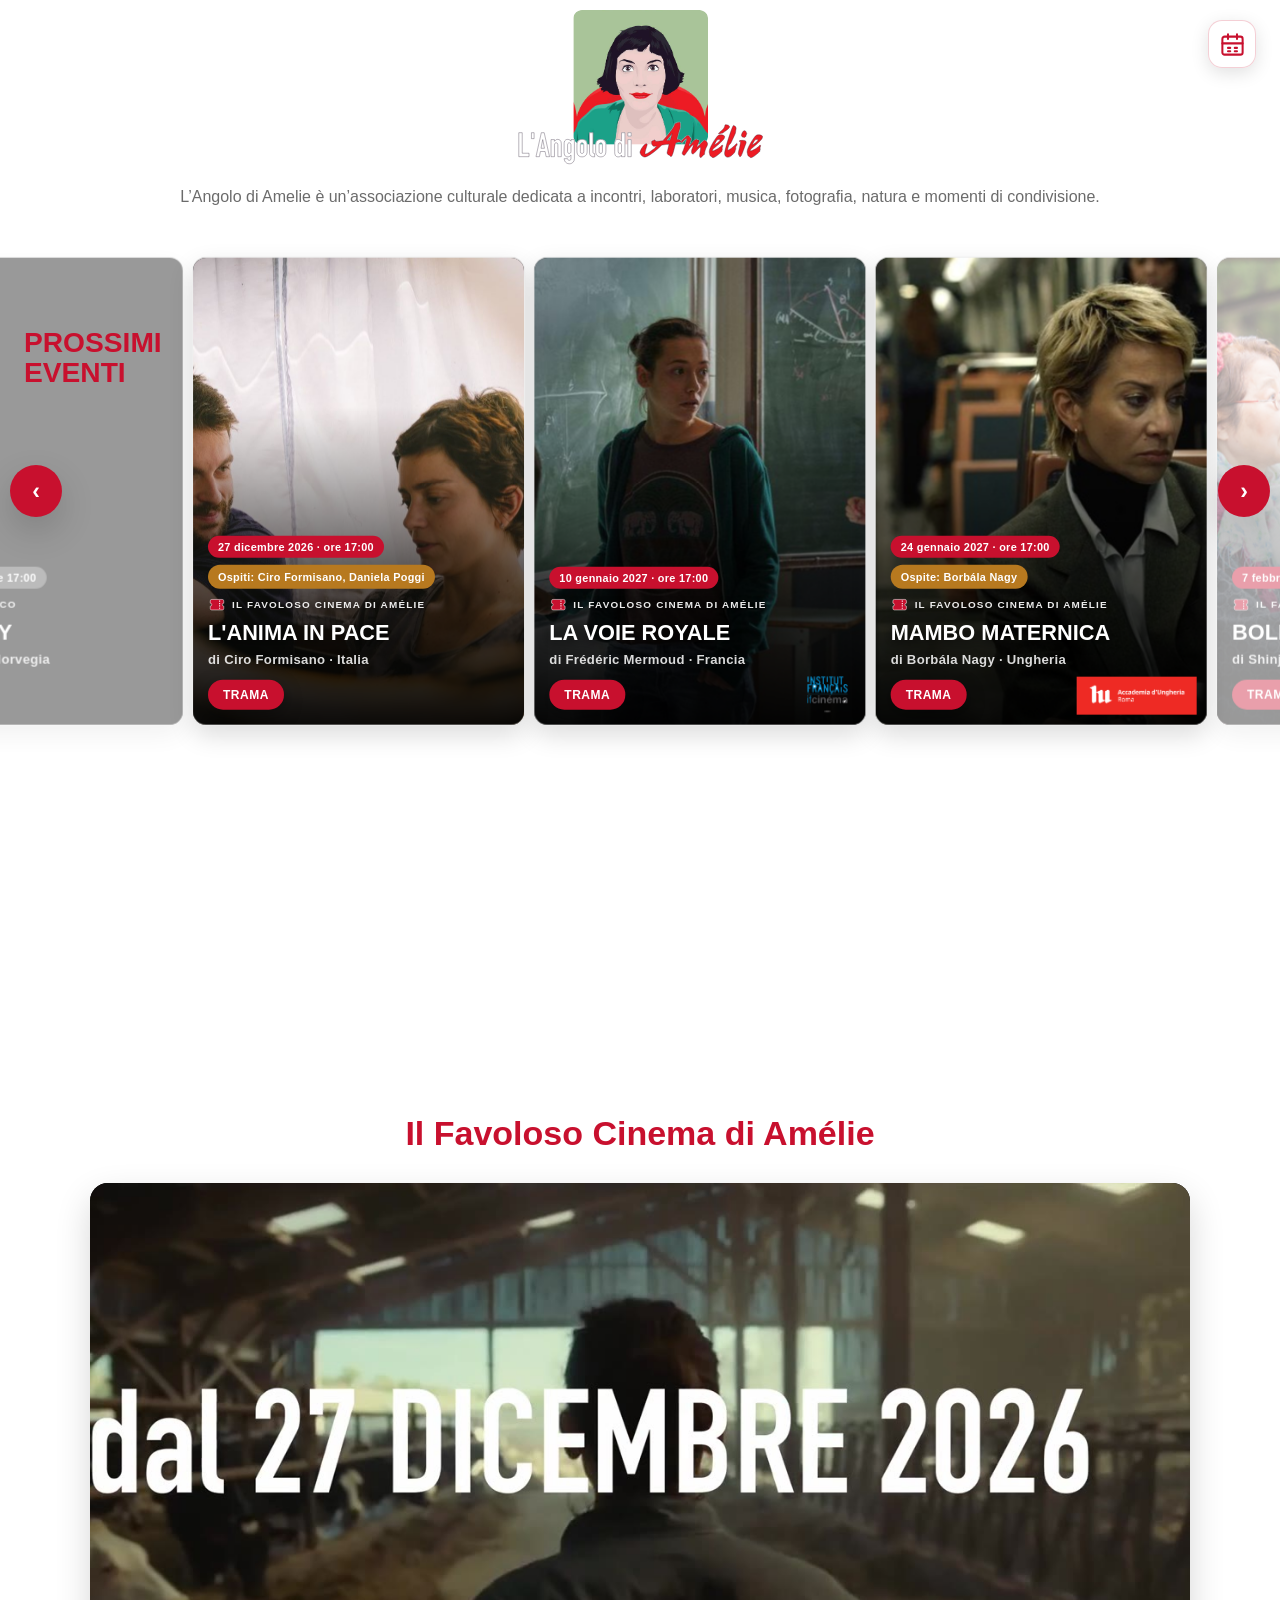
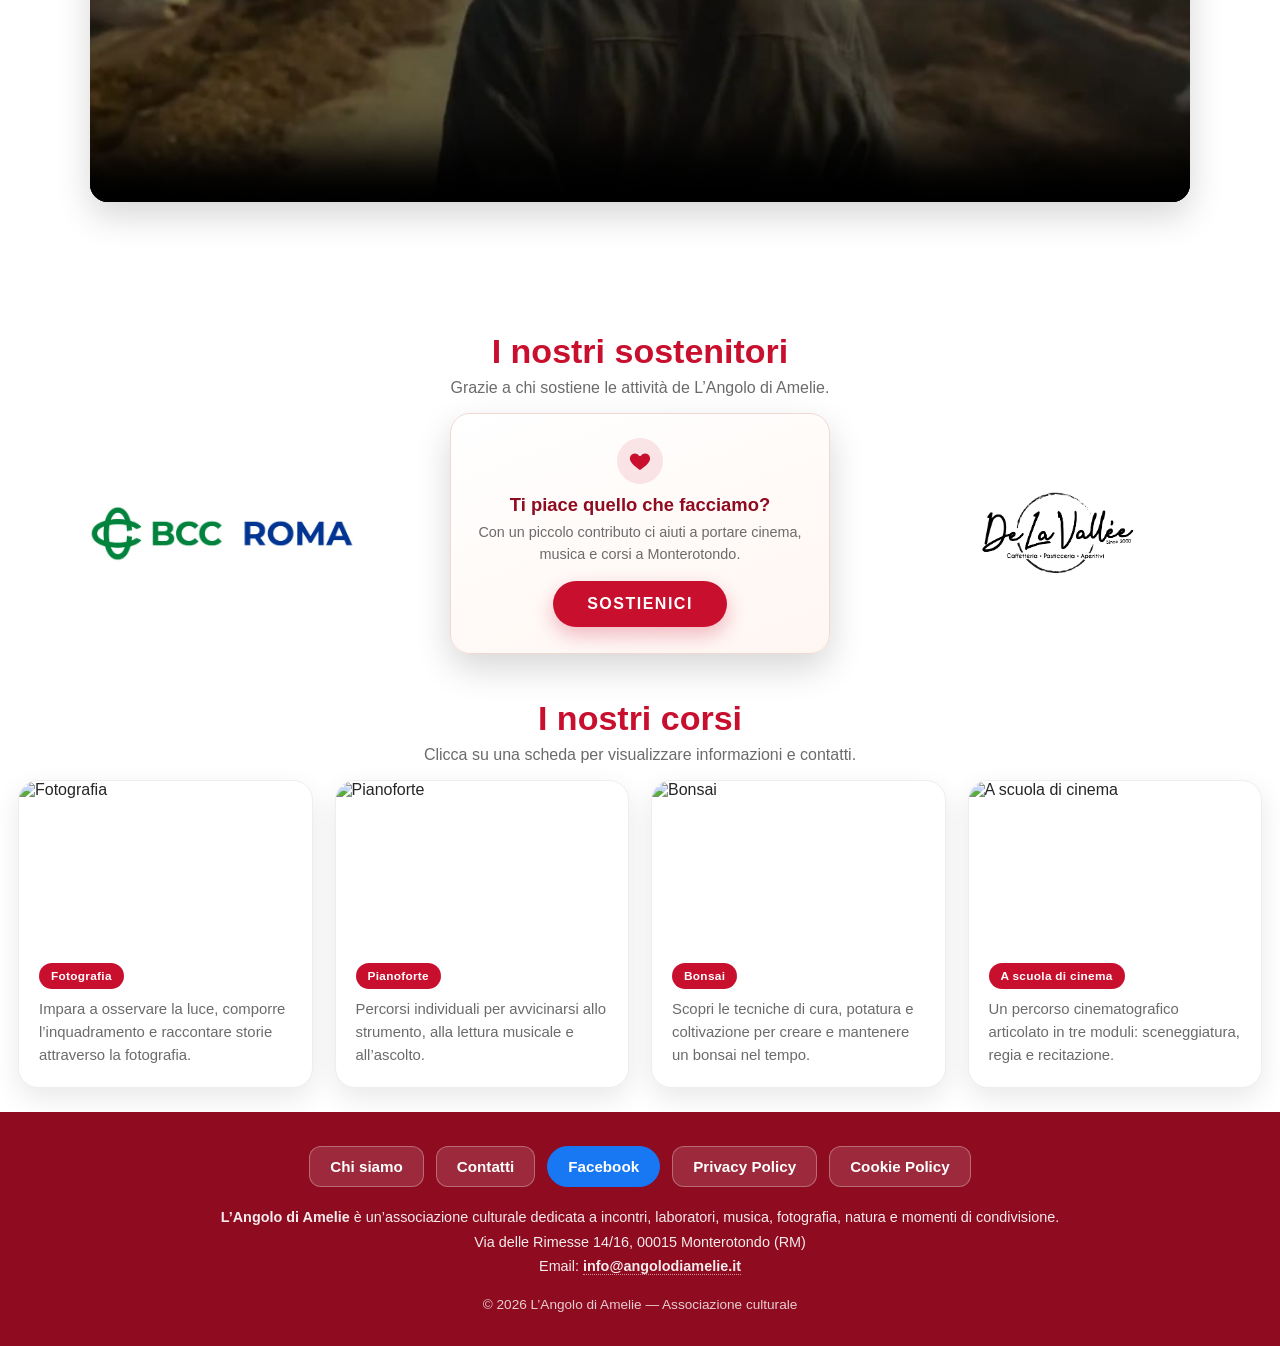
==== anteprima-smza67.html @ a2d1361e "Pagina temporanea Prossimamente: il sito vero passa a un indirizzo di anteprima non indicizzato Co-A" ====
<!doctype html>
<html lang="it">
<head>
<meta charset="utf-8">
<meta name="robots" content="noindex, nofollow">
<meta name="viewport" content="width=device-width, initial-scale=1">
<title>L'Angolo di Amelie — Associazione culturale a Monterotondo: cinema, musica e corsi</title>
<meta name="description" content="Associazione culturale di Monterotondo (RM): film con registi e ospiti, rassegne, concerti e corsi di fotografia, pianoforte e cinema. Scopri i prossimi eventi.">
<link rel="canonical" href="https://angolodiamelie.it/">
<!-- Anteprima di condivisione -->
<meta property="og:type" content="website">
<meta property="og:locale" content="it_IT">
<meta property="og:site_name" content="L’Angolo di Amelie">
<meta property="og:title" content="L’Angolo di Amelie">
<meta property="og:description" content="Cinema, musica, corsi e incontri: scopri la programmazione e le attività dell’associazione.">
<meta property="og:url" content="https://angolodiamelie.it/">
<meta property="og:image" content="https://angolodiamelie.it/anteprima-social.png">
<meta property="og:image:type" content="image/png">
<meta property="og:image:width" content="1200">
<meta property="og:image:height" content="630">
<meta property="og:image:alt" content="Logo L’Angolo di Amelie su fondo bianco">
<link rel="icon" href="/favicon.ico" sizes="48x48">
<link rel="icon" type="image/png" sizes="192x192" href="/favicon-192.png">
<link rel="apple-touch-icon" href="L-angolo-di-Amelie_favicon.png">
<link rel="stylesheet" href="comune.css?v=20261127c">
<link rel="stylesheet" href="home.css?v=20261127c">
<script type="application/ld+json">
{
  "@context": "https://schema.org",
  "@type": "Organization",
  "name": "L’Angolo di Amelie",
  "description": "Associazione culturale di Monterotondo dedicata a cinema, musica, corsi e incontri.",
  "url": "https://angolodiamelie.it/",
  "logo": "https://angolodiamelie.it/L-angolo-di-Amelie_favicon.png",
  "image": "https://angolodiamelie.it/anteprima-social.png",
  "email": "info@angolodiamelie.it",
  "address": {
    "@type": "PostalAddress",
    "streetAddress": "Via delle Rimesse 14/16",
    "postalCode": "00015",
    "addressLocality": "Monterotondo",
    "addressRegion": "RM",
    "addressCountry": "IT"
  },
  "sameAs": ["https://www.facebook.com/share/1EsXa52DvT/"]
}
</script>
<script data-goatcounter="https://moondoglies.goatcounter.com/count" async src="https://gc.zgo.at/count.js"></script>
</head>
<body>
<div class="intro-overlay" id="introOverlay">
  <div class="intro-logo" role="img" aria-label="L’Angolo di Amelie"></div>
</div>
<header>
  <div class="header-inner">
    <div class="logo">
      <div class="logo-bg" id="logoBg" role="img" aria-label="L’Angolo di Amelie"></div>
    </div>
  </div>
  <a id="headerCalendar" class="header-btn" href="eventi.html" aria-label="Tutti gli eventi" title="Calendario degli eventi"><svg xmlns="http://www.w3.org/2000/svg" viewBox="0 0 24 24" fill="none" stroke="currentColor" stroke-width="1.8" stroke-linecap="round" stroke-linejoin="round" aria-hidden="true" focusable="false"><rect x="3" y="5" width="18" height="16" rx="2"/><path d="M16 3v4M8 3v4M3 11h18M8 15h2M14 15h2M8 18h2M14 18h2"/></svg></a>
</header>
<main>
  <!-- 1ª sezione: eventi -->
  <section class="home-events home-panel" id="home-eventi" aria-label="Eventi">
    <div class="page-title">
      <h1 class="testo-nascosto">L’Angolo di Amelie — associazione culturale a Monterotondo</h1>
      <p>L’Angolo di Amelie è un’associazione culturale dedicata a incontri, laboratori, musica, fotografia, natura e momenti di condivisione.</p>
    </div>
    <div class="carousel-zone" id="carouselZone" role="region" aria-label="Programmazione eventi">
      <h2 class="carousel-label" id="carouselLabel"><button type="button" id="resetCarousel" aria-label="Torna al primo evento futuro">Prossimi eventi</button></h2>
      <button class="nav-arrow prev" id="prevBtn" type="button" aria-label="Evento precedente">‹</button>
      <div class="track" id="track"></div>
      <button class="nav-arrow next" id="nextBtn" type="button" aria-label="Evento successivo">›</button>
    </div>
  </section>

  <!-- Qui compare la sezione "video in evidenza", solo se impostata in eventi.js -->

  <!-- 2ª sezione: sostenitori + corsi (+ footer su desktop) -->
  <div class="home-finale home-panel" id="home-finale">
    <div class="home-finale-contenuto">
      <section class="sostenitori-e-section" id="home-sostenitori" aria-labelledby="titoloSostenitori">
        <div class="section-title">
          <h2 id="titoloSostenitori">I nostri sostenitori</h2>
          <p>Grazie a chi sostiene le attività de L’Angolo di Amelie.</p>
        </div>
        <div class="sostenitori-e-grid" id="sostenitoriEGrid"></div>
      </section>
      <section class="corsi" id="home-corsi" aria-labelledby="titoloCorsi">
        <div class="section-title">
          <h2 id="titoloCorsi">I nostri corsi</h2>
          <p>Clicca su una scheda per visualizzare informazioni e contatti.</p>
        </div>
        <div class="course-grid"></div>
      </section>
    </div>
  </div>
</main>
<footer></footer>
<script src="eventi.js?v=20261127c"></script>
<script src="comune.js?v=20261127c"></script>
<script src="home.js?v=20261127c"></script>
<script src="corsi.js?v=20261127c"></script>
<script src="dona.js?v=20261127c"></script>
</body>
</html>
---- comune.css ----
/* Stili condivisi da tutte le pagine del sito */
:root{
  --logo-sito:url("L-angolo-di-Amelie_logo2.svg");
  --rosso:#c8102e;
  --rosso-scuro:#8e0b20;
  --ambra:#b7791f;
  --bianco:#fff;
  --testo:#262626;
  --grigio:#6b6b6b;
  --ombra:0 14px 35px rgba(0,0,0,.16);
  --font-titoli:"Helvetica", "Helvetica Neue", Arial, sans-serif;
  --font-dettagli:"Futura", "Futura PT", "Century Gothic", "Avenir Next", Arial, sans-serif;
}
*{box-sizing:border-box}
html{-webkit-text-size-adjust:100%;text-size-adjust:100%;}
body{margin:0;color:var(--testo);background:var(--bianco);font-family:var(--font-dettagli);min-height:100vh;display:flex;flex-direction:column;}
a{color:inherit;text-decoration:none}
button{font-family:var(--font-dettagli)}
h1,h2,h3{font-family:var(--font-titoli);}

/* Header con logo che sfuma allo scroll */
header{position:fixed;top:0;left:0;right:0;z-index:100;background:transparent;color:#fff;box-shadow:none;pointer-events:none;}
.header-inner{max-width:3840px;margin:auto;padding:10px 20px;display:flex;align-items:center;justify-content:center;gap:16px;}
.logo{flex:1;min-width:0;display:flex;align-items:center;justify-content:center;}
/* Logo unico per tutte le pagine (header e animazione di apertura): per cambiarlo modifica --logo-sito in :root */
.logo-bg{position:relative;width:100%;max-width:560px;height:clamp(160px, 12vw, 200px);background-image:var(--logo-sito);background-size:contain;background-repeat:no-repeat;background-position:center;opacity:1;transition:opacity .12s linear;will-change:opacity;}

@media(max-width:760px){.logo-bg{max-width:100%}}

/* Pulsante tondo in alto a destra (calendario in home, casa nella pagina eventi) */
.header-btn{position:absolute;top:calc(20px + env(safe-area-inset-top,0px));right:calc(24px + env(safe-area-inset-right,0px));width:48px;height:48px;display:flex;align-items:center;justify-content:center;pointer-events:auto;color:var(--rosso);background:rgba(255,255,255,.94);border:1px solid rgba(200,16,46,.2);border-radius:14px;box-shadow:0 5px 18px rgba(0,0,0,.12);transition:transform .2s ease,background .2s ease,color .2s ease}
.header-btn svg{width:27px;height:27px;display:block}
.header-btn:hover{transform:translateY(-2px);background:var(--rosso);color:#fff}
.header-btn:focus-visible{outline:3px solid var(--rosso);outline-offset:4px}
body.card-aperta .header-btn{pointer-events:none}
@media(max-width:760px){.header-btn{top:calc(14px + env(safe-area-inset-top,0px));right:calc(14px + env(safe-area-inset-right,0px));width:44px;height:44px}}
@media(prefers-reduced-motion:reduce){.header-btn{transition:none}.header-btn:hover{transform:none}}

/* Footer */
footer{background:var(--rosso-scuro);color:#fff;padding:34px 20px;text-align:center;margin-top:auto;}
.footer-links{display:flex;justify-content:center;flex-wrap:wrap;gap:12px;margin-bottom:18px;}
.footer-links a,.footer-links button{font:inherit;font-family:var(--font-dettagli);color:#fff;background:rgba(255,255,255,.13);border:1px solid rgba(255,255,255,.3);padding:11px 20px;border-radius:12px;font-weight:700;font-size:.95rem;transition:.2s;cursor:pointer;}
.footer-links a:hover,.footer-links button:hover{background:#fff;color:var(--rosso-scuro)}
.footer-links a:focus-visible,.footer-links button:focus-visible{outline:2px solid #fff;outline-offset:3px;}
.footer-info{font-size:.9rem;opacity:.92;line-height:1.7}
.footer-info a{border-bottom:1px dotted rgba(255,255,255,.6)}
.footer-copy{margin:18px 0 0;font-size:.85rem;opacity:.8}
.email-link{color:#fff;font-weight:700;border-bottom:1px dotted rgba(255,255,255,.6);}
.facebook-btn{background:#1877F2;color:#fff;border:1px solid #1877F2;border-radius:999px;padding:11px 20px;font-weight:700;display:inline-block;}
.facebook-btn:hover{background:#166fe5;color:#fff;border-color:#166fe5;}
.footer-links a.facebook-btn{background:#1877F2;color:#fff;border-color:#1877F2;border-radius:999px;}
.footer-links a.facebook-btn:hover{background:#166fe5;color:#fff;border-color:#166fe5;}
.legal-box a.facebook-btn{color:#fff;}
.contatti-riga{display:flex;align-items:center;gap:10px;flex-wrap:wrap;}
.seguici-su{color:var(--grigio);font-weight:400;}

/* Finestre: Chi siamo, Contatti, Privacy, Cookie */
.legal-overlay{position:fixed;inset:0;z-index:200;display:none;align-items:center;justify-content:center;padding:20px;background:rgba(0,0,0,.65);}
.legal-overlay.open{display:flex;}
.legal-box{position:relative;background:#fff;color:var(--testo);width:min(820px, 100%);max-height:82vh;overflow-y:auto;-webkit-overflow-scrolling:touch;border-radius:18px;padding:clamp(20px,4vw,36px);box-shadow:0 30px 80px rgba(0,0,0,.35);}
.legal-box h2{color:var(--rosso);margin:0 0 18px;font-size:clamp(22px,3.5vw,30px);}
.legal-box h3{color:var(--rosso-scuro);margin:22px 0 8px;font-size:1.1rem;}
.legal-box p,.legal-box li{font-size:.95rem;line-height:1.65;color:#444;}
.legal-box ul{padding-left:20px;margin:8px 0;}
.legal-box a{color:var(--rosso);font-weight:700;}
.legal-close-btn{position:absolute;top:12px;right:12px;width:38px;height:38px;border:0;border-radius:50%;background:var(--rosso);color:#fff;font-size:22px;font-weight:800;line-height:1;cursor:pointer;box-shadow:0 6px 18px rgba(0,0,0,.25);}
.legal-close-btn:hover{background:var(--rosso-scuro);}
.legal-close{margin-top:24px;background:var(--rosso);color:#fff;border:0;padding:12px 22px;border-radius:999px;font-weight:800;letter-spacing:.5px;text-transform:uppercase;cursor:pointer;}
.legal-close:hover{background:var(--rosso-scuro);}
.legal-box a.statuto-btn{display:inline-block;background:var(--rosso);color:#fff;padding:12px 24px;border-radius:999px;font-weight:800;}
.legal-box a.statuto-btn:hover{background:var(--rosso-scuro);}

/* Loghi aggiuntivi degli eventi (patrocini, partner) */
.card-altri-loghi{width:100%;max-width:100%;min-width:0;grid-column:1 / -1;margin-top:18px;overflow-x:auto;overscroll-behavior-x:contain;direction:rtl;-webkit-overflow-scrolling:touch;}
.card-altri-loghi-fila{display:flex;flex-wrap:nowrap;align-items:center;justify-content:flex-end;gap:12px;width:max-content;min-width:100%;direction:ltr;}
.card-altri-loghi-fila img{display:block;position:static;flex:0 0 auto;width:auto;height:44px;max-width:120px;object-fit:contain;transform:none;}
.card-altri-loghi:focus-visible{outline:2px solid var(--rosso);outline-offset:-2px;}

/* Rassegna: riga con icona del biglietto e nome, sopra il titolo della card.
   Il colore viene da coloriRassegne in eventi.js; senza colore si usa il rosso del sito. */
.riga-rassegna{display:inline-flex;align-items:center;gap:6px;margin:0;font-family:var(--font-dettagli);font-size:.68rem;font-weight:800;letter-spacing:1.2px;line-height:1.2;text-transform:uppercase;color:var(--scritta-rassegna,var(--rosso));}
.riga-rassegna svg{width:20px;height:20px;flex:none;display:block;}
.riga-rassegna .biglietto-forma{fill:var(--colore-rassegna,var(--rosso));}
.riga-rassegna .biglietto-perforazione{fill:none;stroke:#fff;stroke-width:1.4;stroke-dasharray:1.6 1.6;}
.testo-nascosto{position:absolute;width:1px;height:1px;margin:-1px;padding:0;overflow:hidden;clip:rect(0 0 0 0);white-space:nowrap;border:0;}
---- home.css ----
/* Stili della home page (index.html). Gli stili comuni sono in comune.css */
body.card-aperta{overflow:hidden;}
body.card-aperta .carousel-zone{touch-action:auto;perspective:none;filter:blur(8px);pointer-events:none;transition:filter .3s ease;}
body.card-aperta header,body.card-aperta footer,body.card-aperta main > *:not(.carousel-zone){filter:blur(8px);pointer-events:none;transition:filter .3s ease;}
.intro-overlay{position:fixed;inset:0;z-index:999;background:var(--bianco);display:flex;align-items:center;justify-content:center;flex-direction:column;gap:18px;transition:opacity .8s ease, visibility .8s ease;}
/* Presentazione (?presentazione): prima il vecchio logo, poi quello nuovo, poi il sito */
.intro-overlay.presentazione{cursor:none;}
.intro-overlay.presentazione .intro-logo{animation:none;opacity:0;transition:opacity .75s ease .45s;}
.intro-overlay.presentazione.logo-nuovo .intro-logo{opacity:1;}
.intro-logo-vecchio{position:fixed;display:block;transform-origin:0 0;opacity:0;pointer-events:none;
  transition:transform .9s cubic-bezier(.65,0,.35,1),opacity .6s ease;}
.intro-logo-vecchio.pronto{opacity:1;}
.intro-vecchio-img{position:absolute;inset:0;width:100%;height:100%;display:block;}
/* Sala in bianco e nero attorno al vecchio logo: il disegno va da -2400 a 3000 in larghezza e da -700 a 1600
   in altezza, nelle unità del vecchio logo (600×843), quindi si posiziona in percentuale rispetto al logo */
.intro-sala{position:absolute;left:-400%;top:-83.037%;width:900%;height:272.835%;max-width:none;display:block;transition:opacity .45s ease;}
/* (la fila davanti è nel codice dopo il logo, quindi viene disegnata sopra di esso) */
.intro-overlay.logo-nuovo .intro-sala{opacity:0;}
/* alla prima pressione: il vecchio logo scivola sopra l'illustrazione del logo nuovo e sfuma in esso */
.intro-overlay.logo-nuovo .intro-logo-vecchio{opacity:0;transition:transform .9s cubic-bezier(.65,0,.35,1),opacity .7s ease .55s;}

/* Chiusura dell'intro in due tempi: prima il logo si dissolve, poi lo sfondo bianco sfuma e svela il sito */
.intro-overlay.hidden{opacity:0;visibility:hidden;pointer-events:none;transition:opacity .8s ease .45s, visibility 0s linear 1.25s;}
.intro-overlay.hidden .intro-logo{animation:dissolvenzaLogo .7s ease forwards;}
@keyframes dissolvenzaLogo{from{opacity:1;transform:scale(1)}to{opacity:0;transform:scale(1.06)}}
@media(prefers-reduced-motion:reduce){
  .intro-overlay.hidden .intro-logo{animation:none;opacity:0}
  .intro-logo-vecchio,.intro-overlay.logo-nuovo .intro-logo-vecchio{transition:opacity .4s ease}
}
.intro-logo{width:min(86vw,640px);height:clamp(160px,34vh,380px);background-image:var(--logo-sito);background-size:contain;background-repeat:no-repeat;background-position:center;animation:comparsaLogo 1s ease both;}
@keyframes comparsaLogo{from{opacity:0;transform:translateY(12px)}to{opacity:1;transform:translateY(0)}}
.card h3,.page-title h2,.section-title h2,.course-card h3{font-family:var(--font-titoli);}
small,p,span,a,button,.card-date,.card-ospiti,.card p,.place,.course-card p,.social-caption,.hint,.footer-links a{font-family:var(--font-dettagli);}
main{width:100%;max-width:3840px;margin:0 auto;padding:calc(clamp(160px, 12vw, 200px) + 28px) 18px 70px;flex:1;}
.page-title{text-align:center;margin-bottom:2px;}
.page-title h2{color:var(--rosso);margin:0 0 8px;font-size:clamp(24px,4vw,38px)}
.page-title p{margin:0;color:var(--grigio)}
.carousel-zone{position:relative;height:clamp(520px, 78vh, 660px);display:flex;align-items:center;justify-content:center;perspective:1400px;overflow:hidden;touch-action:pan-y;}
.track{position:relative;width:100%;height:100%;transform-style:preserve-3d}
.card{position:absolute;left:50%;top:50%;width:var(--card-w);height:auto;background:#fff;color:var(--testo);border-radius:14px;box-shadow:var(--ombra);overflow:hidden;cursor:pointer;border:1px solid #eee;transition:transform .55s cubic-bezier(.22,.68,.32,1), opacity .45s, filter .45s, box-shadow .45s, width .45s;transform:translate(-50%,-50%);transform-style:preserve-3d;backface-visibility:hidden;-webkit-backface-visibility:hidden;will-change:transform, opacity;touch-action:pan-y;}
.card-poster{position:relative;aspect-ratio:2 / 3;background:#000;overflow:hidden;transform:translateZ(0);backface-visibility:hidden;-webkit-backface-visibility:hidden;will-change:transform, opacity;}
.card-poster img,.card-poster video{width:100%;height:100%;object-fit:cover;display:block;backface-visibility:hidden;-webkit-backface-visibility:hidden;transform:translateZ(0);}
.card-video-poster,.card-video{position:absolute;inset:0;width:100%;height:100%;object-fit:cover;display:block;transition:opacity .45s ease;backface-visibility:hidden;-webkit-backface-visibility:hidden;transform:translateZ(0);}
.card-video{opacity:0;z-index:1;}
.card-video.playing{opacity:1;}
/* Zoom del trailer (zoomVideo in eventi.js): nasconde le bande nere incise nel file.
   Nella card aperta (larga e bassa) il video è già tagliato sopra e sotto, quindi niente zoom. */
.card:not(.expanded) .card-video{transform:translateZ(0) scale(var(--zoom-video,1));}
.card-video-poster{z-index:2;}
.card-video-poster.hidden{opacity:0;pointer-events:none;}
.card-slideshow{position:absolute;inset:0;overflow:hidden;}
.card-slideshow img{position:absolute;inset:0;width:100%;height:100%;object-fit:cover;opacity:0;transition:opacity .8s ease;}
.card-slideshow img.attivo{opacity:1;}
.card-poster::after{content:"";position:absolute;inset:0;background:linear-gradient(to top, rgba(0,0,0,.94) 0%, rgba(0,0,0,.6) 34%, rgba(0,0,0,0) 68%);z-index:3;transform:translateZ(0);will-change:opacity;}
.card-info{position:absolute;left:0;right:0;bottom:0;padding:16px 15px 15px;display:grid;grid-template-columns:minmax(0,1fr);gap:7px;justify-items:start;z-index:4;isolation:isolate;transform:translateZ(1px);backface-visibility:hidden;-webkit-backface-visibility:hidden;will-change:transform, opacity;}
.card-date{width:max-content;background:var(--rosso);color:#fff;padding:5px 10px;border-radius:999px;font-size:.68rem;font-weight:800;letter-spacing:.3px;}
.card-ospiti{width:auto;max-width:100%;background:var(--ambra);color:#fff;padding:5px 10px;border-radius:999px;font-size:.68rem;font-weight:800;letter-spacing:.3px;line-height:1.3;white-space:normal;overflow-wrap:anywhere;text-align:left;}
.card-ospiti.multi{border-radius:12px;line-height:1.25;}
.card h3{margin:0;color:#fff;font-size:1.35rem;line-height:1.08;text-shadow:0 2px 12px rgba(0,0,0,.85);}
.card .sottotitolo{margin:0;color:rgba(255,255,255,.85);font-size:.82rem;font-weight:700;letter-spacing:.3px;}
.sinossi-btn{margin-top:6px;background:var(--rosso);color:#fff;border:0;padding:8px 15px;border-radius:999px;font-size:.75rem;font-weight:800;letter-spacing:.5px;text-transform:uppercase;cursor:pointer;box-shadow:0 6px 18px rgba(0,0,0,.35);}
.sinossi-btn:hover{background:var(--rosso-scuro);}
.card.past{filter:grayscale(1);opacity:.78}
.card.past .card-date{background:#555}
.card.past .card-ospiti{background:#777}
.card.current{z-index:20;box-shadow:0 30px 70px rgba(0,0,0,.25)}
.card.current h3{font-size:1.5rem}
.card.hidden{opacity:0;pointer-events:none}
.card-details{display:none;padding:clamp(14px,3vw,24px);background:#fff;color:var(--testo);}
.card.expanded .card-details{display:block;}
.card.expanded{position:fixed;top:50%;left:50%;z-index:500;display:flex;flex-direction:column;width:min(720px, calc(100% - 24px));height:auto;max-height:calc(100dvh - 24px);border-radius:18px;overflow:hidden;transform:translate(-50%,-50%);box-shadow:0 30px 80px rgba(0,0,0,.35);cursor:default;background:#fff;color:var(--testo);transition:none;will-change:auto;touch-action:auto;}
.card.expanded .card-poster{flex:0 0 auto;aspect-ratio:auto;height:clamp(200px, 34vh, 420px);}
.card.expanded .card-info{position:absolute;padding:clamp(18px,4vw,30px);}
.card.expanded h3{font-size:clamp(24px,5vw,40px);}
.card.expanded .sottotitolo{font-size:clamp(1rem,2.6vw,1.3rem)}
.card.expanded .sinossi-btn{display:none}
.card.expanded .card-date,.card.expanded .card-ospiti{font-size:clamp(.8rem,2.2vw,1rem);}
.card.expanded .card-details{flex:1 1 auto;min-height:0;overflow-y:auto;-webkit-overflow-scrolling:touch;overscroll-behavior:contain;}
.card.expanded .card-details p.desc{font-size:clamp(1.05rem,2.8vw,1.4rem);line-height:1.7;}
.card-close{display:none;position:fixed;top:14px;right:14px;z-index:501;width:40px;height:40px;border:0;border-radius:50%;background:var(--rosso);color:#fff;font-size:24px;font-weight:800;line-height:1;cursor:pointer;box-shadow:0 6px 18px rgba(0,0,0,.25);}
.card-close:hover{background:var(--rosso-scuro);}
.card.expanded .card-close{display:block;}
.card-details p.desc{margin:0;color:#444;font-size:clamp(.9rem,2vw,1rem);line-height:1.5;}
.nav-arrow{position:absolute;top:50%;transform:translateY(-50%);z-index:40;width:52px;height:52px;border-radius:50%;border:0;cursor:pointer;background:var(--rosso);color:#fff;font-size:23px;font-weight:800;box-shadow:var(--ombra);transition:.2s}
.nav-arrow:hover{background:var(--rosso-scuro)}
.nav-arrow.prev{left:10px}
.nav-arrow.next{right:10px}
.nav-arrow:disabled{opacity:.28;cursor:not-allowed}
.hint{text-align:center;color:var(--grigio);font-size:.9rem;margin-top:12px}
.programma-btn-wrap{text-align:center;margin-top:26px;}
.programma-btn{display:inline-block;background:var(--rosso);color:#fff;padding:14px 28px;border-radius:999px;font-weight:800;letter-spacing:.5px;text-transform:uppercase;box-shadow:0 10px 26px rgba(0,0,0,.18);transition:.2s;}
.programma-btn:hover{background:var(--rosso-scuro);transform:translateY(-2px);}
.corsi{margin-top:80px}
.section-title{text-align:center;margin-bottom:24px}
.section-title h2{color:var(--rosso);margin:0 0 8px;font-size:clamp(24px,3.5vw,34px)}
.section-title p{margin:0;color:var(--grigio)}
.course-grid{display:grid;grid-template-columns:repeat(auto-fit,minmax(270px,1fr));gap:22px;}
.course-card{background:#fff;border:1px solid #eee;border-radius:20px;overflow:hidden;box-shadow:0 10px 28px rgba(0,0,0,.09);transition:transform .25s, box-shadow .25s;cursor:pointer;}
.course-card:hover{transform:translateY(-5px);box-shadow:var(--ombra)}
.course-card img{width:100%;height:200px;object-fit:cover;display:block}
.course-body{padding:20px;display:grid;gap:9px}
.course-tag{width:max-content;background:var(--rosso);color:#fff;padding:6px 12px;border-radius:999px;font-size:.74rem;font-weight:800;letter-spacing:.3px;}
.course-card h3{margin:0;font-size:1.25rem;color:var(--rosso-scuro)}
.course-card p{margin:0;color:var(--grigio);font-size:.93rem;line-height:1.55}
.course-info-overlay{position:fixed;inset:0;z-index:300;display:flex;align-items:center;justify-content:center;padding:20px;background:rgba(0,0,0,.65);}
.course-info-modal{position:relative;background:#fff;color:var(--testo);width:min(520px,100%);max-height:82vh;overflow-y:auto;-webkit-overflow-scrolling:touch;border-radius:18px;padding:clamp(22px,4vw,34px);box-shadow:0 30px 80px rgba(0,0,0,.35);}
.course-info-modal h3{margin:0 0 14px;color:var(--rosso);font-size:clamp(22px,3.5vw,30px);}
.course-info-text{margin:0 0 20px;color:#444;line-height:1.6;}
.course-modules{display:grid;gap:12px;margin:0 0 20px;}
.course-module{border:1px solid #eee;border-left:4px solid var(--rosso);border-radius:12px;padding:14px 16px;background:#fff;}
.course-module h4{margin:0 0 8px;color:var(--rosso-scuro);font-size:1.05rem;}
.course-module p{margin:4px 0 0;color:#444;font-size:.92rem;line-height:1.5;}
.course-module.scaduto{border-color:#ddd;border-left-color:#9a9a9a;background:#f4f4f4;}
.course-module.scaduto h4{color:#777;}
.course-module.scaduto p{color:#8a8a8a;}
.course-info-row{display:grid;gap:4px;padding:12px 0;border-top:1px solid #eee;}
.course-info-row strong{color:var(--rosso-scuro);font-size:.82rem;text-transform:uppercase;letter-spacing:.4px;}
.course-info-row a{color:var(--rosso);font-weight:700;}
.course-info-close{position:absolute;top:12px;right:12px;width:38px;height:38px;border:0;border-radius:50%;background:var(--rosso);color:#fff;font-size:22px;font-weight:800;cursor:pointer;}
.course-info-close:hover{background:var(--rosso-scuro)}
@media(max-width:760px){
  /* Card centrale quasi a tutto schermo; resta abbastanza bassa da stare nello schermo anche sui telefoni corti */
  :root{--card-w:min(80vw, 380px, calc((100vh - 250px) / 1.5));--card-w:min(80vw, 380px, calc((100svh - 250px) / 1.5));}
  .carousel-zone{height:calc(var(--card-w) * 1.5 + 36px);margin-left:-18px;margin-right:-18px;}
  .card-info{padding:13px 12px 12px}
  .card h3{font-size:1.12rem}
  .card.current h3{font-size:1.25rem}
  /* Frecce piccole: servono solo a indicare che si può scorrere */
  .nav-arrow{width:30px;height:30px;font-size:15px;line-height:1;padding:0;opacity:.85;box-shadow:0 4px 12px rgba(0,0,0,.2)}
  .nav-arrow.prev{left:6px}
  .nav-arrow.next{right:6px}
  main{padding-top:calc(clamp(160px, 12vw, 200px) + 22px);}
  .card.expanded .card-poster{height:clamp(180px, 28vh, 320px);}
  .card.expanded h3{font-size:clamp(22px,6.5vw,32px);}
  .card.expanded .card-details{padding:16px;padding-bottom:16px;}
}
.carousel-label{display:none}
@media(min-width:761px){
 .carousel-zone{perspective:none;width:100vw;max-width:none;margin-left:calc(50% - 50vw);margin-right:calc(50% - 50vw);--desktop-card-w:230px;--desktop-card-h:322px;--desktop-start:210px;--desktop-peek:64px;height:calc(var(--desktop-card-h) + 100px);isolation:isolate;}
 .track{transform-style:flat}
 .carousel-label{display:block;position:absolute;left:24px;top:calc(50px + var(--desktop-card-h) * .2133);transform:translateY(-50%);width:calc(var(--desktop-start) - 36px);margin:0;z-index:50;color:var(--rosso);font-size:clamp(24px,2.2vw,36px);font-weight:800;line-height:1.08;text-transform:uppercase;transition:color .2s;}
 .carousel-label.su-scuro{color:#fff}
 .carousel-label button{font:inherit;text-transform:inherit;color:inherit;text-align:left;background:transparent;border:0;padding:0;cursor:pointer;line-height:inherit;}
 .carousel-label button:focus-visible{outline:2px solid currentColor;outline-offset:6px;border-radius:3px;}
 /* Card di bordo semitrasparenti (prima erano sfocate con backdrop-filter, che andava ricalcolato
    a ogni fotogramma mentre le card scorrevano e rendeva lo scorrimento a scatti) */
 .carousel-zone .card:not(.expanded){width:var(--desktop-card-w);transform-style:flat;--hover-scale:1;box-shadow:0 10px 26px rgba(0,0,0,.14);transition:transform .35s ease,opacity .3s,filter .3s,box-shadow .25s,visibility 0s;}
 .carousel-zone .card:not(.expanded) .card-poster{aspect-ratio:auto;height:var(--desktop-card-h);}
 .carousel-zone .card:not(.expanded):not(.edge-preview):hover{--hover-scale:var(--desktop-hover-scale,1.025);z-index:30;box-shadow:0 12px 25px rgba(0,0,0,.22);}
 .carousel-zone .card:not(.expanded) h3,.carousel-zone .card.current:not(.expanded) h3{font-size:clamp(1rem,1.7vw,1.5rem)}
 .carousel-zone.dragging .card:not(.expanded){transition:none;--hover-scale:1;cursor:grabbing}
 .carousel-zone img{user-select:none;-webkit-user-drag:none}
 /* La card che esce scivola via e sfuma, e diventa invisibile solo a fine animazione */
 .carousel-zone .card.hidden{visibility:hidden;pointer-events:none;transition:transform .35s ease,opacity .3s,filter .3s,box-shadow .25s,visibility 0s .35s}
 .carousel-zone .card.edge-preview{pointer-events:none;cursor:default;--hover-scale:1;opacity:.4;}
 /* Desktop: poster, immagine e sfumatura non hanno bisogno di un livello grafico proprio (servono
    solo nel carosello 3D del mobile). Ogni card resta un'unica lastra che si sposta: molta meno
    memoria grafica e meno sovrapposizioni da ridisegnare, soprattutto sugli schermi Retina. */
 .carousel-zone .card-poster,.carousel-zone .card-poster img,.carousel-zone .card-video-poster,.carousel-zone .card-poster::after{transform:none;will-change:auto;backface-visibility:visible;-webkit-backface-visibility:visible;}
 .carousel-zone .card-supporto img{transform:none;}
}

/* Loghi sulle card del carosello.
   translateZ(1px) li tiene in un livello stabile sopra il video (come .card-info), così non lampeggiano. */
.card:not(.expanded) .card-altri-loghi{display:none;}
body.card-aperta .nav-arrow{opacity:0;visibility:hidden;pointer-events:none;transition:none;}
.card-supporto{position:absolute;right:10px;bottom:10px;z-index:5;display:flex;align-items:center;gap:6px;max-width:45%;transform:translateZ(1px);backface-visibility:hidden;-webkit-backface-visibility:hidden;will-change:transform;}
.card-supporto img{max-height:44px;max-width:120px;object-fit:contain;display:block;}
.card-logo-alto{position:absolute;left:10px;top:10px;z-index:5;display:flex;align-items:center;gap:6px;max-width:45%;transform:translateZ(1px);backface-visibility:hidden;-webkit-backface-visibility:hidden;will-change:transform;}
.card-logo-alto img{max-height:44px;max-width:120px;object-fit:contain;display:block;}

/* Sostenitori */
.sostenitori-e-section{margin-top:70px;text-align:center;}
.sostenitori-e-section .section-title{margin-bottom:22px;}
.sostenitori-e-section h2{color:var(--rosso);margin:0 0 8px;font-size:clamp(24px,3.5vw,34px);}
.sostenitori-e-section p{margin:0;color:var(--grigio);}
.sostenitori-e-grid{display:grid;grid-template-columns:repeat(2, minmax(0, 1fr));gap:24px;align-items:center;}
.sostenitori-e-box{display:flex;flex-direction:column;align-items:center;justify-content:center;}
.sostenitori-e-stage{position:relative;width:100%;height:150px;}
.sostenitori-e-logo{position:absolute;inset:0;display:flex;align-items:center;justify-content:center;opacity:0;transition:opacity .7s ease;pointer-events:none;}
.sostenitori-e-logo.attivo{opacity:1;pointer-events:auto;}
.sostenitori-e-logo img{max-width:100%;max-height:130px;object-fit:contain;display:block;}
@media(max-width:600px){
  .sostenitori-e-grid{grid-template-columns:1fr;}
  .sostenitori-e-stage{height:110px;}
  .sostenitori-e-logo img{max-height:95px;}
}

/* Video in evidenza (compare solo se impostato in eventi.js) */
.home-video{margin-top:70px;text-align:center;}
.home-video .section-title{margin-bottom:22px;}
.home-video-player{display:block;width:100%;max-width:1100px;max-height:70vh;margin:0 auto;border-radius:18px;background:#000;box-shadow:var(--ombra);}

/* Su mobile il contenitore finale non cambia il layout */
.home-events,.home-finale,.home-finale-contenuto{display:contents}

/* Desktop: due (o tre, con il video) pannelli a tutta altezza con aggancio allo scroll */
@media(min-width:761px){
  html{scroll-snap-type:y proximity}
  main{padding-bottom:0}
  .carousel-label button{position:relative;display:inline-block;transform-origin:left center;transition:transform .22s ease,filter .22s ease}
  .carousel-label button::after{content:"";position:absolute;left:0;right:0;bottom:-7px;height:2px;background:currentColor;transform:scaleX(0);transform-origin:left center;transition:transform .22s ease;pointer-events:none}
  .carousel-label button:hover,.carousel-label button:focus-visible{transform:translateX(4px) scale(1.035);filter:drop-shadow(0 2px 5px rgba(0,0,0,.18))}
  .carousel-label button:hover::after,.carousel-label button:focus-visible::after{transform:scaleX(1)}
  .carousel-label button:active{transform:translateX(2px) scale(.99)}
  .home-panel{scroll-snap-align:start;scroll-margin-top:24px;min-height:calc(100svh - 48px);margin-top:0;padding-top:32px;padding-bottom:48px}
  .home-events{display:block;padding-top:0;scroll-margin-top:calc(clamp(160px,12vw,200px) + 28px)}
  .home-video.home-panel{display:flex;flex-direction:column;justify-content:center}
  .home-video-player{max-height:calc(100svh - 260px)}

  /* Secondo pannello: sostenitori + corsi + footer */
  .home-finale{display:flex;flex-direction:column;min-height:100svh;scroll-margin-top:0;padding-bottom:0}
  .home-finale-contenuto{display:flex;flex:1 0 auto;flex-direction:column;justify-content:center;gap:clamp(28px,5vh,56px);padding-top:8px;padding-bottom:24px}
  .home-finale .sostenitori-e-section,.home-finale .corsi{margin:0}
  .home-finale .section-title{margin-bottom:16px}
  .home-finale .sostenitori-e-stage{height:clamp(80px,12vh,130px)}
  .home-finale .sostenitori-e-logo img{max-height:clamp(70px,11vh,115px)}
  .home-finale .course-card img{height:clamp(120px,18vh,200px)}
  .home-finale > footer{flex:0 0 auto;margin-top:0;width:var(--home-footer-width,100%);margin-left:calc((100% - var(--home-footer-width,100%))/2);margin-right:calc((100% - var(--home-footer-width,100%))/2)}
}
@media(prefers-reduced-motion:reduce){
  .carousel-label button,.carousel-label button::after{transition:none}
  .carousel-label button:hover,.carousel-label button:focus-visible,.carousel-label button:active{transform:none}
}

/* Rassegna sulle card del carosello (fondo scuro) */
.card .riga-rassegna{color:rgba(255,255,255,.92);font-size:.62rem;text-shadow:0 1px 6px rgba(0,0,0,.8);}
.card .riga-rassegna svg{width:18px;height:18px;}
.card .riga-rassegna .biglietto-forma{stroke:rgba(255,255,255,.85);stroke-width:.8;}
.card.expanded .riga-rassegna{font-size:clamp(.7rem,2vw,.85rem);}
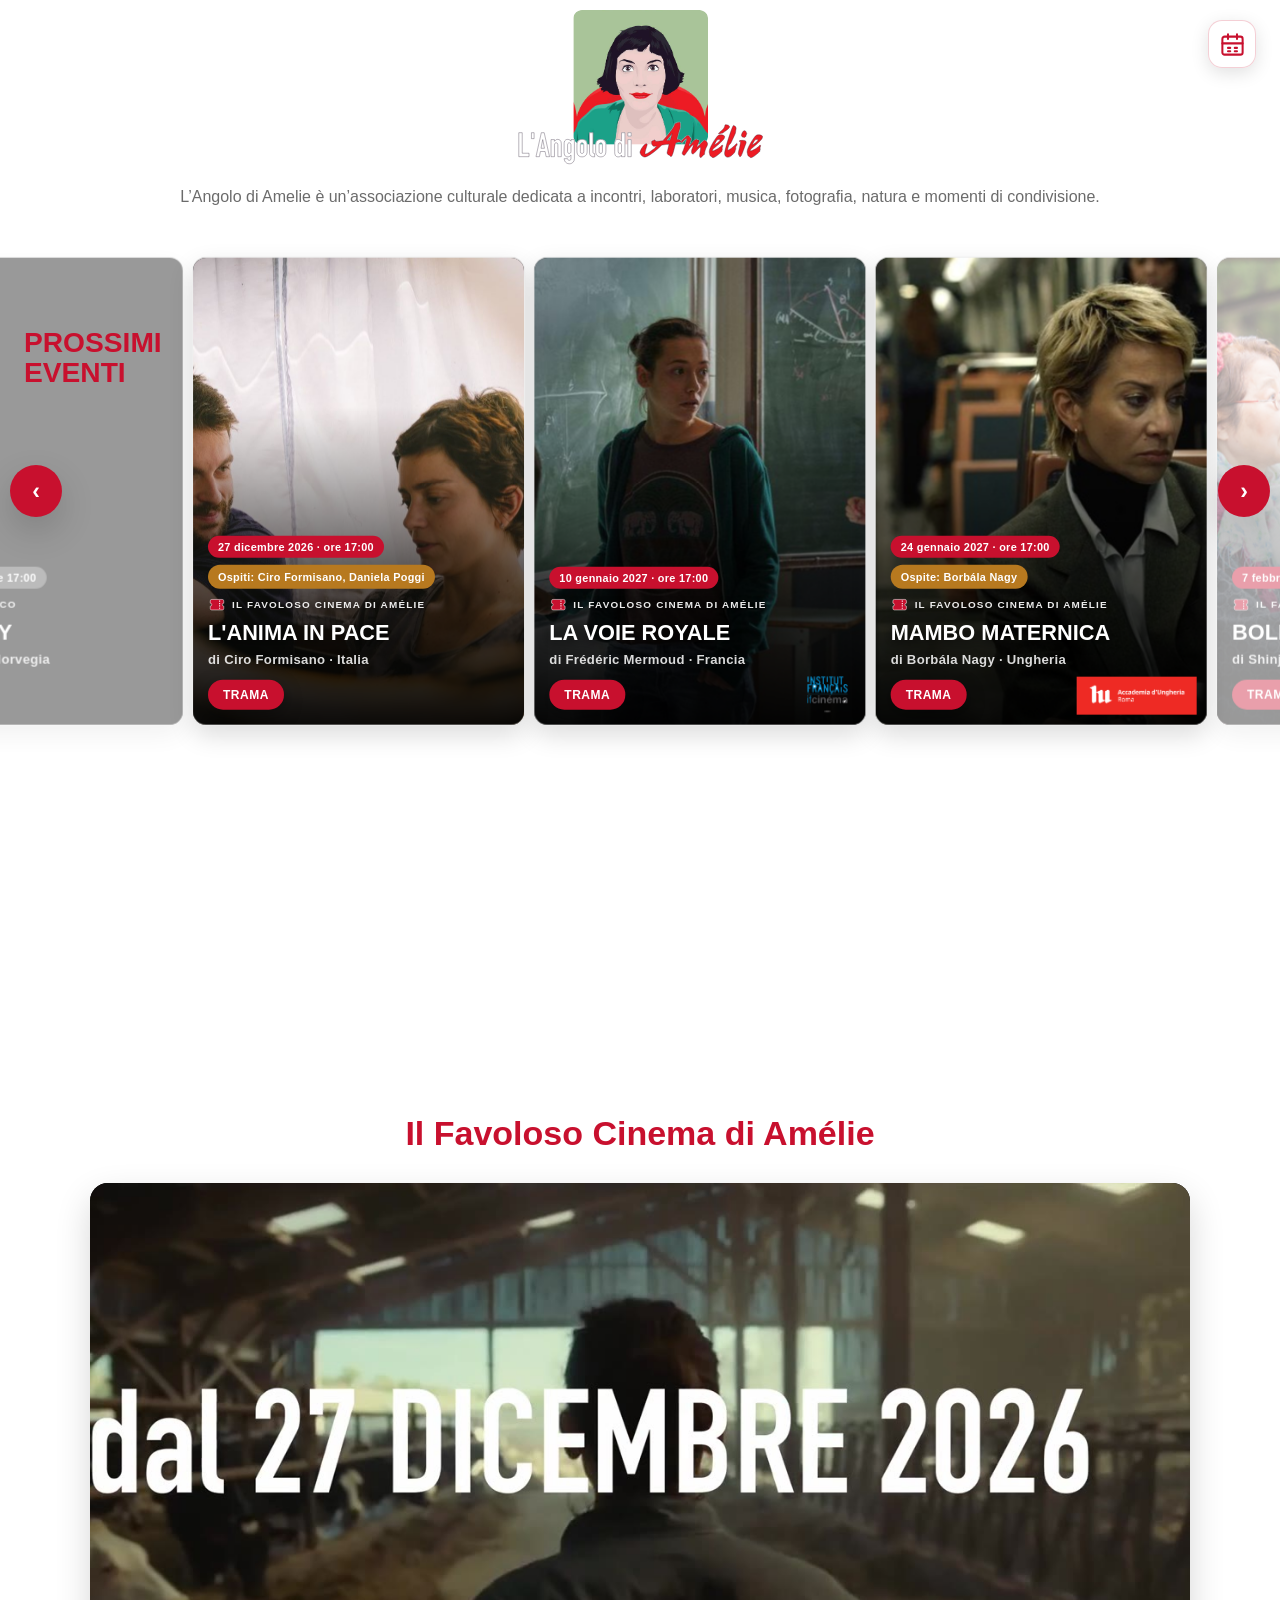
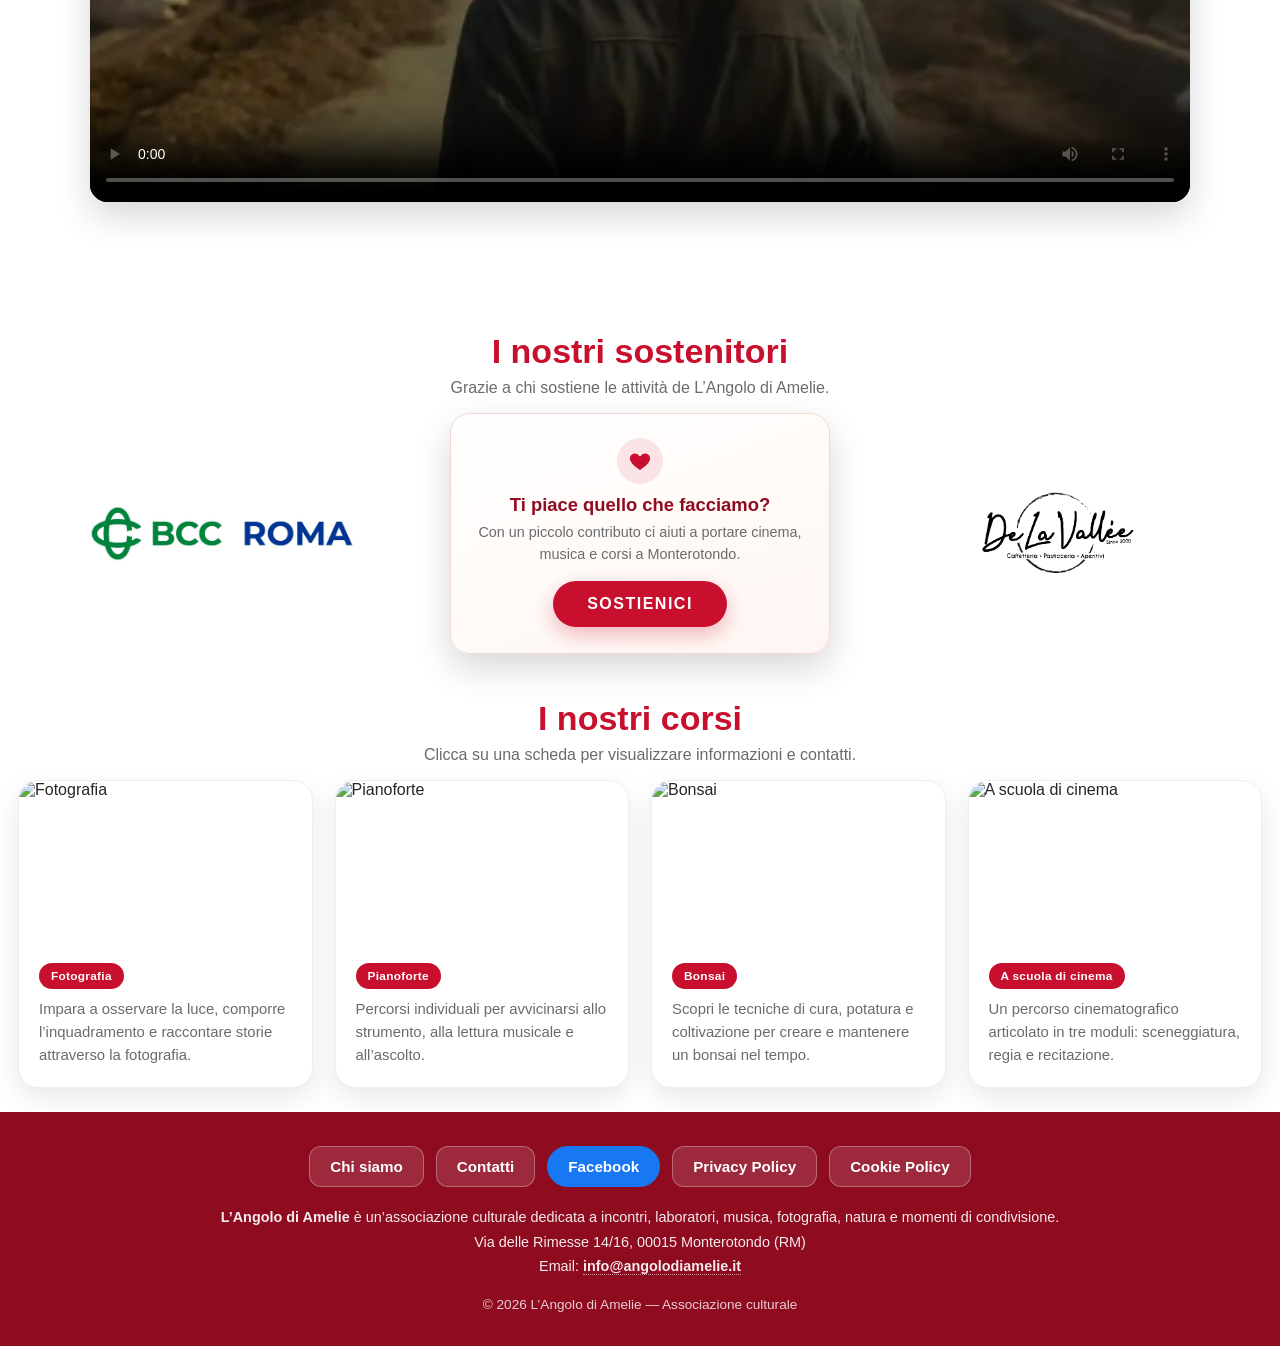
==== commit d9a51425: "Animazioni più rapide e reattive secondo le linee guida di design engineering - Card dell'evento: si" ====
--- a/anteprima-smza67.html
+++ b/anteprima-smza67.html
@@ -22,8 +22,8 @@
 <link rel="icon" href="/favicon.ico" sizes="48x48">
 <link rel="icon" type="image/png" sizes="192x192" href="/favicon-192.png">
 <link rel="apple-touch-icon" href="L-angolo-di-Amelie_favicon.png">
-<link rel="stylesheet" href="comune.css?v=20261127c">
-<link rel="stylesheet" href="home.css?v=20261127c">
+<link rel="stylesheet" href="comune.css?v=20261128a">
+<link rel="stylesheet" href="home.css?v=20261128a">
 <script type="application/ld+json">
 {
   "@context": "https://schema.org",
@@ -97,10 +97,10 @@
   </div>
 </main>
 <footer></footer>
-<script src="eventi.js?v=20261127c"></script>
-<script src="comune.js?v=20261127c"></script>
-<script src="home.js?v=20261127c"></script>
-<script src="corsi.js?v=20261127c"></script>
-<script src="dona.js?v=20261127c"></script>
+<script src="eventi.js?v=20261128a"></script>
+<script src="comune.js?v=20261128a"></script>
+<script src="home.js?v=20261128a"></script>
+<script src="corsi.js?v=20261128a"></script>
+<script src="dona.js?v=20261128a"></script>
 </body>
 </html>
--- a/comune.css
+++ b/comune.css
@@ -10,6 +10,9 @@
   --ombra:0 14px 35px rgba(0,0,0,.16);
   --font-titoli:"Helvetica", "Helvetica Neue", Arial, sans-serif;
   --font-dettagli:"Futura", "Futura PT", "Century Gothic", "Avenir Next", Arial, sans-serif;
+  /* Curve di animazione condivise: ease-out per ciò che entra o risponde a un gesto, ease-in-out per ciò che si sposta */
+  --ease-out:cubic-bezier(.23,1,.32,1);
+  --ease-in-out:cubic-bezier(.77,0,.175,1);
 }
 *{box-sizing:border-box}
 html{-webkit-text-size-adjust:100%;text-size-adjust:100%;}
@@ -28,18 +31,20 @@
 @media(max-width:760px){.logo-bg{max-width:100%}}
 
 /* Pulsante tondo in alto a destra (calendario in home, casa nella pagina eventi) */
-.header-btn{position:absolute;top:calc(20px + env(safe-area-inset-top,0px));right:calc(24px + env(safe-area-inset-right,0px));width:48px;height:48px;display:flex;align-items:center;justify-content:center;pointer-events:auto;color:var(--rosso);background:rgba(255,255,255,.94);border:1px solid rgba(200,16,46,.2);border-radius:14px;box-shadow:0 5px 18px rgba(0,0,0,.12);transition:transform .2s ease,background .2s ease,color .2s ease}
+.header-btn{position:absolute;top:calc(20px + env(safe-area-inset-top,0px));right:calc(24px + env(safe-area-inset-right,0px));width:48px;height:48px;display:flex;align-items:center;justify-content:center;pointer-events:auto;color:var(--rosso);background:rgba(255,255,255,.94);border:1px solid rgba(200,16,46,.2);border-radius:14px;box-shadow:0 5px 18px rgba(0,0,0,.12);transition:transform 160ms var(--ease-out),background-color .2s ease,color .2s ease}
 .header-btn svg{width:27px;height:27px;display:block}
-.header-btn:hover{transform:translateY(-2px);background:var(--rosso);color:#fff}
+.header-btn:hover{background:var(--rosso);color:#fff}
+@media(hover:hover) and (pointer:fine){.header-btn:hover{transform:translateY(-2px)}}
+.header-btn:active{transform:scale(.97)}
 .header-btn:focus-visible{outline:3px solid var(--rosso);outline-offset:4px}
 body.card-aperta .header-btn{pointer-events:none}
 @media(max-width:760px){.header-btn{top:calc(14px + env(safe-area-inset-top,0px));right:calc(14px + env(safe-area-inset-right,0px));width:44px;height:44px}}
-@media(prefers-reduced-motion:reduce){.header-btn{transition:none}.header-btn:hover{transform:none}}
+@media(prefers-reduced-motion:reduce){.header-btn{transition:none}.header-btn:hover,.header-btn:active{transform:none}}
 
 /* Footer */
 footer{background:var(--rosso-scuro);color:#fff;padding:34px 20px;text-align:center;margin-top:auto;}
 .footer-links{display:flex;justify-content:center;flex-wrap:wrap;gap:12px;margin-bottom:18px;}
-.footer-links a,.footer-links button{font:inherit;font-family:var(--font-dettagli);color:#fff;background:rgba(255,255,255,.13);border:1px solid rgba(255,255,255,.3);padding:11px 20px;border-radius:12px;font-weight:700;font-size:.95rem;transition:.2s;cursor:pointer;}
+.footer-links a,.footer-links button{font:inherit;font-family:var(--font-dettagli);color:#fff;background:rgba(255,255,255,.13);border:1px solid rgba(255,255,255,.3);padding:11px 20px;border-radius:12px;font-weight:700;font-size:.95rem;transition:transform 160ms var(--ease-out),background-color .2s ease,color .2s ease,border-color .2s ease;cursor:pointer;}
 .footer-links a:hover,.footer-links button:hover{background:#fff;color:var(--rosso-scuro)}
 .footer-links a:focus-visible,.footer-links button:focus-visible{outline:2px solid #fff;outline-offset:3px;}
 .footer-info{font-size:.9rem;opacity:.92;line-height:1.7}
@@ -69,6 +74,9 @@
 .legal-close:hover{background:var(--rosso-scuro);}
 .legal-box a.statuto-btn{display:inline-block;background:var(--rosso);color:#fff;padding:12px 24px;border-radius:999px;font-weight:800;}
 .legal-box a.statuto-btn:hover{background:var(--rosso-scuro);}
+/* Pressione: i pulsanti si abbassano appena, per confermare il tocco */
+.footer-links a,.footer-links button,.facebook-btn,.legal-close,.legal-close-btn,.legal-box a.statuto-btn{transition:transform 160ms var(--ease-out),background-color .2s ease,color .2s ease,border-color .2s ease;}
+.footer-links a:active,.footer-links button:active,.facebook-btn:active,.legal-close:active,.legal-close-btn:active,.legal-box a.statuto-btn:active{transform:scale(.97)}
 
 /* Loghi aggiuntivi degli eventi (patrocini, partner) */
 .card-altri-loghi{width:100%;max-width:100%;min-width:0;grid-column:1 / -1;margin-top:18px;overflow-x:auto;overscroll-behavior-x:contain;direction:rtl;-webkit-overflow-scrolling:touch;}
--- a/home.css
+++ b/home.css
@@ -1,7 +1,10 @@
 /* Stili della home page (index.html). Gli stili comuni sono in comune.css */
 body.card-aperta{overflow:hidden;}
-body.card-aperta .carousel-zone{touch-action:auto;perspective:none;filter:blur(8px);pointer-events:none;transition:filter .3s ease;}
-body.card-aperta header,body.card-aperta footer,body.card-aperta main > *:not(.carousel-zone){filter:blur(8px);pointer-events:none;transition:filter .3s ease;}
+body.card-aperta .carousel-zone{touch-action:auto;perspective:none;pointer-events:none;}
+body.card-aperta header,body.card-aperta footer,body.card-aperta main > *:not(.carousel-zone){pointer-events:none;}
+/* Sfondo della card aperta: un unico livello sfocato che sfuma (sfocare ogni sezione con filter era pesante, soprattutto su Safari) */
+.card-sfondo{position:fixed;inset:0;z-index:450;background:rgba(255,255,255,.12);-webkit-backdrop-filter:blur(8px);backdrop-filter:blur(8px);opacity:0;visibility:hidden;pointer-events:none;transition:opacity .18s ease,visibility 0s linear .18s;}
+body.card-aperta .card-sfondo{opacity:1;visibility:visible;pointer-events:auto;transition:opacity .25s ease,visibility 0s;}
 .intro-overlay{position:fixed;inset:0;z-index:999;background:var(--bianco);display:flex;align-items:center;justify-content:center;flex-direction:column;gap:18px;transition:opacity .8s ease, visibility .8s ease;}
 /* Presentazione (?presentazione): prima il vecchio logo, poi quello nuovo, poi il sito */
 .intro-overlay.presentazione{cursor:none;}
@@ -20,14 +23,20 @@
 .intro-overlay.logo-nuovo .intro-logo-vecchio{opacity:0;transition:transform .9s cubic-bezier(.65,0,.35,1),opacity .7s ease .55s;}
 
 /* Chiusura dell'intro in due tempi: prima il logo si dissolve, poi lo sfondo bianco sfuma e svela il sito */
-.intro-overlay.hidden{opacity:0;visibility:hidden;pointer-events:none;transition:opacity .8s ease .45s, visibility 0s linear 1.25s;}
-.intro-overlay.hidden .intro-logo{animation:dissolvenzaLogo .7s ease forwards;}
+.intro-overlay.hidden{opacity:0;visibility:hidden;pointer-events:none;transition:opacity .4s var(--ease-out) .15s, visibility 0s linear .55s;}
+.intro-overlay.hidden .intro-logo{animation:dissolvenzaLogo .3s var(--ease-out) forwards;}
+/* Presentazione: chiusura lenta e scenica, come prima */
+.intro-overlay.presentazione.hidden{transition:opacity .8s ease .45s, visibility 0s linear 1.25s;}
+.intro-overlay.presentazione.hidden .intro-logo{animation:dissolvenzaLogo .7s ease forwards;}
 @keyframes dissolvenzaLogo{from{opacity:1;transform:scale(1)}to{opacity:0;transform:scale(1.06)}}
+@keyframes soloDissolvenza{to{opacity:0}}
+@keyframes soloComparsa{from{opacity:0}}
 @media(prefers-reduced-motion:reduce){
-  .intro-overlay.hidden .intro-logo{animation:none;opacity:0}
+  .intro-overlay.hidden .intro-logo,.intro-overlay.presentazione.hidden .intro-logo{animation:soloDissolvenza .3s ease forwards}
+  .intro-logo{animation-name:soloComparsa}
   .intro-logo-vecchio,.intro-overlay.logo-nuovo .intro-logo-vecchio{transition:opacity .4s ease}
 }
-.intro-logo{width:min(86vw,640px);height:clamp(160px,34vh,380px);background-image:var(--logo-sito);background-size:contain;background-repeat:no-repeat;background-position:center;animation:comparsaLogo 1s ease both;}
+.intro-logo{width:min(86vw,640px);height:clamp(160px,34vh,380px);background-image:var(--logo-sito);background-size:contain;background-repeat:no-repeat;background-position:center;animation:comparsaLogo .6s var(--ease-out) both;}
 @keyframes comparsaLogo{from{opacity:0;transform:translateY(12px)}to{opacity:1;transform:translateY(0)}}
 .card h3,.page-title h2,.section-title h2,.course-card h3{font-family:var(--font-titoli);}
 small,p,span,a,button,.card-date,.card-ospiti,.card p,.place,.course-card p,.social-caption,.hint,.footer-links a{font-family:var(--font-dettagli);}
@@ -37,7 +46,7 @@
 .page-title p{margin:0;color:var(--grigio)}
 .carousel-zone{position:relative;height:clamp(520px, 78vh, 660px);display:flex;align-items:center;justify-content:center;perspective:1400px;overflow:hidden;touch-action:pan-y;}
 .track{position:relative;width:100%;height:100%;transform-style:preserve-3d}
-.card{position:absolute;left:50%;top:50%;width:var(--card-w);height:auto;background:#fff;color:var(--testo);border-radius:14px;box-shadow:var(--ombra);overflow:hidden;cursor:pointer;border:1px solid #eee;transition:transform .55s cubic-bezier(.22,.68,.32,1), opacity .45s, filter .45s, box-shadow .45s, width .45s;transform:translate(-50%,-50%);transform-style:preserve-3d;backface-visibility:hidden;-webkit-backface-visibility:hidden;will-change:transform, opacity;touch-action:pan-y;}
+.card{position:absolute;left:50%;top:50%;width:var(--card-w);height:auto;background:#fff;color:var(--testo);border-radius:14px;box-shadow:var(--ombra);overflow:hidden;cursor:pointer;border:1px solid #eee;transition:transform .38s cubic-bezier(.22,.68,.32,1), opacity .3s ease, filter .3s ease, box-shadow .3s ease;transform:translate(-50%,-50%);transform-style:preserve-3d;backface-visibility:hidden;-webkit-backface-visibility:hidden;will-change:transform, opacity;touch-action:pan-y;}
 .card-poster{position:relative;aspect-ratio:2 / 3;background:#000;overflow:hidden;transform:translateZ(0);backface-visibility:hidden;-webkit-backface-visibility:hidden;will-change:transform, opacity;}
 .card-poster img,.card-poster video{width:100%;height:100%;object-fit:cover;display:block;backface-visibility:hidden;-webkit-backface-visibility:hidden;transform:translateZ(0);}
 .card-video-poster,.card-video{position:absolute;inset:0;width:100%;height:100%;object-fit:cover;display:block;transition:opacity .45s ease;backface-visibility:hidden;-webkit-backface-visibility:hidden;transform:translateZ(0);}
@@ -58,8 +67,9 @@
 .card-ospiti.multi{border-radius:12px;line-height:1.25;}
 .card h3{margin:0;color:#fff;font-size:1.35rem;line-height:1.08;text-shadow:0 2px 12px rgba(0,0,0,.85);}
 .card .sottotitolo{margin:0;color:rgba(255,255,255,.85);font-size:.82rem;font-weight:700;letter-spacing:.3px;}
-.sinossi-btn{margin-top:6px;background:var(--rosso);color:#fff;border:0;padding:8px 15px;border-radius:999px;font-size:.75rem;font-weight:800;letter-spacing:.5px;text-transform:uppercase;cursor:pointer;box-shadow:0 6px 18px rgba(0,0,0,.35);}
+.sinossi-btn{margin-top:6px;background:var(--rosso);color:#fff;border:0;padding:8px 15px;border-radius:999px;font-size:.75rem;font-weight:800;letter-spacing:.5px;text-transform:uppercase;cursor:pointer;box-shadow:0 6px 18px rgba(0,0,0,.35);transition:transform 160ms var(--ease-out),background-color .2s ease;}
 .sinossi-btn:hover{background:var(--rosso-scuro);}
+.sinossi-btn:active{transform:scale(.97)}
 .card.past{filter:grayscale(1);opacity:.78}
 .card.past .card-date{background:#555}
 .card.past .card-ospiti{background:#777}
@@ -79,24 +89,30 @@
 .card.expanded .card-details p.desc{font-size:clamp(1.05rem,2.8vw,1.4rem);line-height:1.7;}
 .card-close{display:none;position:fixed;top:14px;right:14px;z-index:501;width:40px;height:40px;border:0;border-radius:50%;background:var(--rosso);color:#fff;font-size:24px;font-weight:800;line-height:1;cursor:pointer;box-shadow:0 6px 18px rgba(0,0,0,.25);}
 .card-close:hover{background:var(--rosso-scuro);}
+.card-close{transition:transform 160ms var(--ease-out),background-color .2s ease;}
+.card-close:active{transform:scale(.95)}
 .card.expanded .card-close{display:block;}
 .card-details p.desc{margin:0;color:#444;font-size:clamp(.9rem,2vw,1rem);line-height:1.5;}
-.nav-arrow{position:absolute;top:50%;transform:translateY(-50%);z-index:40;width:52px;height:52px;border-radius:50%;border:0;cursor:pointer;background:var(--rosso);color:#fff;font-size:23px;font-weight:800;box-shadow:var(--ombra);transition:.2s}
+.nav-arrow{position:absolute;top:50%;transform:translateY(-50%);z-index:40;width:52px;height:52px;border-radius:50%;border:0;cursor:pointer;background:var(--rosso);color:#fff;font-size:23px;font-weight:800;box-shadow:var(--ombra);transition:transform 160ms var(--ease-out),background-color .2s ease,opacity .2s ease}
 .nav-arrow:hover{background:var(--rosso-scuro)}
+.nav-arrow:active:not(:disabled){transform:translateY(-50%) scale(.95)}
 .nav-arrow.prev{left:10px}
 .nav-arrow.next{right:10px}
 .nav-arrow:disabled{opacity:.28;cursor:not-allowed}
 .hint{text-align:center;color:var(--grigio);font-size:.9rem;margin-top:12px}
 .programma-btn-wrap{text-align:center;margin-top:26px;}
-.programma-btn{display:inline-block;background:var(--rosso);color:#fff;padding:14px 28px;border-radius:999px;font-weight:800;letter-spacing:.5px;text-transform:uppercase;box-shadow:0 10px 26px rgba(0,0,0,.18);transition:.2s;}
-.programma-btn:hover{background:var(--rosso-scuro);transform:translateY(-2px);}
+.programma-btn{display:inline-block;background:var(--rosso);color:#fff;padding:14px 28px;border-radius:999px;font-weight:800;letter-spacing:.5px;text-transform:uppercase;box-shadow:0 10px 26px rgba(0,0,0,.18);transition:transform 160ms var(--ease-out),background-color .2s ease;}
+.programma-btn:hover{background:var(--rosso-scuro);}
+@media(hover:hover) and (pointer:fine){.programma-btn:hover{transform:translateY(-2px)}}
+.programma-btn:active{transform:scale(.97)}
 .corsi{margin-top:80px}
 .section-title{text-align:center;margin-bottom:24px}
 .section-title h2{color:var(--rosso);margin:0 0 8px;font-size:clamp(24px,3.5vw,34px)}
 .section-title p{margin:0;color:var(--grigio)}
 .course-grid{display:grid;grid-template-columns:repeat(auto-fit,minmax(270px,1fr));gap:22px;}
-.course-card{background:#fff;border:1px solid #eee;border-radius:20px;overflow:hidden;box-shadow:0 10px 28px rgba(0,0,0,.09);transition:transform .25s, box-shadow .25s;cursor:pointer;}
-.course-card:hover{transform:translateY(-5px);box-shadow:var(--ombra)}
+.course-card{background:#fff;border:1px solid #eee;border-radius:20px;overflow:hidden;box-shadow:0 10px 28px rgba(0,0,0,.09);transition:transform .2s var(--ease-out), box-shadow .2s ease;cursor:pointer;}
+@media(hover:hover) and (pointer:fine){.course-card:hover{transform:translateY(-5px);box-shadow:var(--ombra)}}
+.course-card:active{transform:scale(.98)}
 .course-card img{width:100%;height:200px;object-fit:cover;display:block}
 .course-body{padding:20px;display:grid;gap:9px}
 .course-tag{width:max-content;background:var(--rosso);color:#fff;padding:6px 12px;border-radius:999px;font-size:.74rem;font-weight:800;letter-spacing:.3px;}
@@ -118,6 +134,8 @@
 .course-info-row a{color:var(--rosso);font-weight:700;}
 .course-info-close{position:absolute;top:12px;right:12px;width:38px;height:38px;border:0;border-radius:50%;background:var(--rosso);color:#fff;font-size:22px;font-weight:800;cursor:pointer;}
 .course-info-close:hover{background:var(--rosso-scuro)}
+.course-info-close{transition:transform 160ms var(--ease-out),background-color .2s ease;}
+.course-info-close:active{transform:scale(.95)}
 @media(max-width:760px){
   /* Card centrale quasi a tutto schermo; resta abbastanza bassa da stare nello schermo anche sui telefoni corti */
   :root{--card-w:min(80vw, 380px, calc((100vh - 250px) / 1.5));--card-w:min(80vw, 380px, calc((100svh - 250px) / 1.5));}
@@ -144,14 +162,14 @@
  .carousel-label button:focus-visible{outline:2px solid currentColor;outline-offset:6px;border-radius:3px;}
  /* Card di bordo semitrasparenti (prima erano sfocate con backdrop-filter, che andava ricalcolato
     a ogni fotogramma mentre le card scorrevano e rendeva lo scorrimento a scatti) */
- .carousel-zone .card:not(.expanded){width:var(--desktop-card-w);transform-style:flat;--hover-scale:1;box-shadow:0 10px 26px rgba(0,0,0,.14);transition:transform .35s ease,opacity .3s,filter .3s,box-shadow .25s,visibility 0s;}
+ .carousel-zone .card:not(.expanded){width:var(--desktop-card-w);transform-style:flat;--hover-scale:1;box-shadow:0 10px 26px rgba(0,0,0,.14);transition:transform .3s var(--ease-in-out),opacity .3s ease,filter .3s ease,box-shadow .25s ease,visibility 0s;}
  .carousel-zone .card:not(.expanded) .card-poster{aspect-ratio:auto;height:var(--desktop-card-h);}
- .carousel-zone .card:not(.expanded):not(.edge-preview):hover{--hover-scale:var(--desktop-hover-scale,1.025);z-index:30;box-shadow:0 12px 25px rgba(0,0,0,.22);}
+ @media(hover:hover) and (pointer:fine){.carousel-zone .card:not(.expanded):not(.edge-preview):hover{--hover-scale:var(--desktop-hover-scale,1.025);z-index:30;box-shadow:0 12px 25px rgba(0,0,0,.22);}}
  .carousel-zone .card:not(.expanded) h3,.carousel-zone .card.current:not(.expanded) h3{font-size:clamp(1rem,1.7vw,1.5rem)}
  .carousel-zone.dragging .card:not(.expanded){transition:none;--hover-scale:1;cursor:grabbing}
  .carousel-zone img{user-select:none;-webkit-user-drag:none}
  /* La card che esce scivola via e sfuma, e diventa invisibile solo a fine animazione */
- .carousel-zone .card.hidden{visibility:hidden;pointer-events:none;transition:transform .35s ease,opacity .3s,filter .3s,box-shadow .25s,visibility 0s .35s}
+ .carousel-zone .card.hidden{visibility:hidden;pointer-events:none;transition:transform .3s var(--ease-in-out),opacity .3s ease,filter .3s ease,box-shadow .25s ease,visibility 0s .3s}
  .carousel-zone .card.edge-preview{pointer-events:none;cursor:default;--hover-scale:1;opacity:.4;}
  /* Desktop: poster, immagine e sfumatura non hanno bisogno di un livello grafico proprio (servono
     solo nel carosello 3D del mobile). Ogni card resta un'unica lastra che si sposta: molta meno
@@ -198,10 +216,14 @@
 @media(min-width:761px){
   html{scroll-snap-type:y proximity}
   main{padding-bottom:0}
-  .carousel-label button{position:relative;display:inline-block;transform-origin:left center;transition:transform .22s ease,filter .22s ease}
-  .carousel-label button::after{content:"";position:absolute;left:0;right:0;bottom:-7px;height:2px;background:currentColor;transform:scaleX(0);transform-origin:left center;transition:transform .22s ease;pointer-events:none}
-  .carousel-label button:hover,.carousel-label button:focus-visible{transform:translateX(4px) scale(1.035);filter:drop-shadow(0 2px 5px rgba(0,0,0,.18))}
-  .carousel-label button:hover::after,.carousel-label button:focus-visible::after{transform:scaleX(1)}
+  .carousel-label button{position:relative;display:inline-block;transform-origin:left center;transition:transform .2s var(--ease-out),filter .2s ease}
+  .carousel-label button::after{content:"";position:absolute;left:0;right:0;bottom:-7px;height:2px;background:currentColor;transform:scaleX(0);transform-origin:left center;transition:transform .2s var(--ease-out);pointer-events:none}
+  .carousel-label button:focus-visible{transform:translateX(4px) scale(1.035);filter:drop-shadow(0 2px 5px rgba(0,0,0,.18))}
+  .carousel-label button:focus-visible::after{transform:scaleX(1)}
+  @media(hover:hover) and (pointer:fine){
+    .carousel-label button:hover{transform:translateX(4px) scale(1.035);filter:drop-shadow(0 2px 5px rgba(0,0,0,.18))}
+    .carousel-label button:hover::after{transform:scaleX(1)}
+  }
   .carousel-label button:active{transform:translateX(2px) scale(.99)}
   .home-panel{scroll-snap-align:start;scroll-margin-top:24px;min-height:calc(100svh - 48px);margin-top:0;padding-top:32px;padding-bottom:48px}
   .home-events{display:block;padding-top:0;scroll-margin-top:calc(clamp(160px,12vw,200px) + 28px)}
@@ -221,6 +243,9 @@
 @media(prefers-reduced-motion:reduce){
   .carousel-label button,.carousel-label button::after{transition:none}
   .carousel-label button:hover,.carousel-label button:focus-visible,.carousel-label button:active{transform:none}
+  .card,.carousel-zone .card:not(.expanded){transition:opacity .2s ease,visibility 0s}
+  .carousel-zone .card.hidden{transition:opacity .2s ease,visibility 0s .2s}
+  .programma-btn:hover,.course-card:hover{transform:none}
 }
 
 /* Rassegna sulle card del carosello (fondo scuro) */
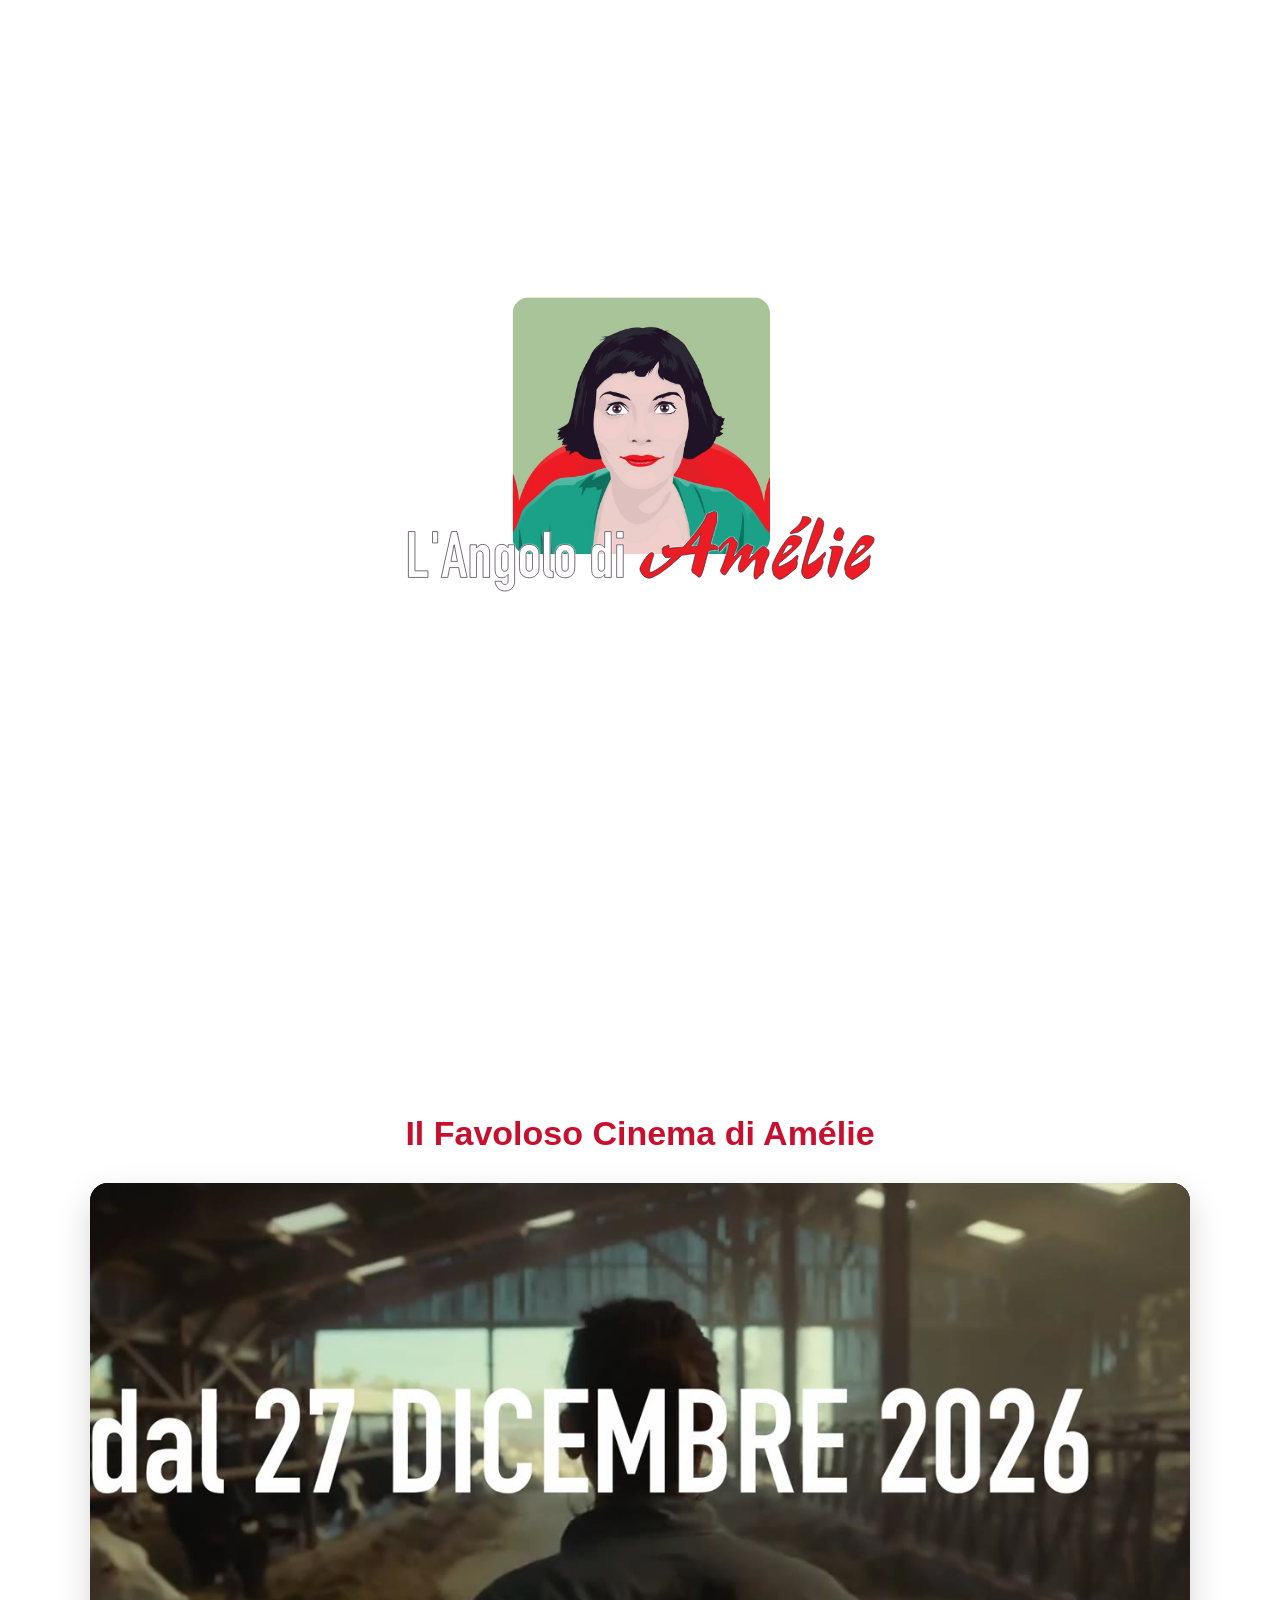
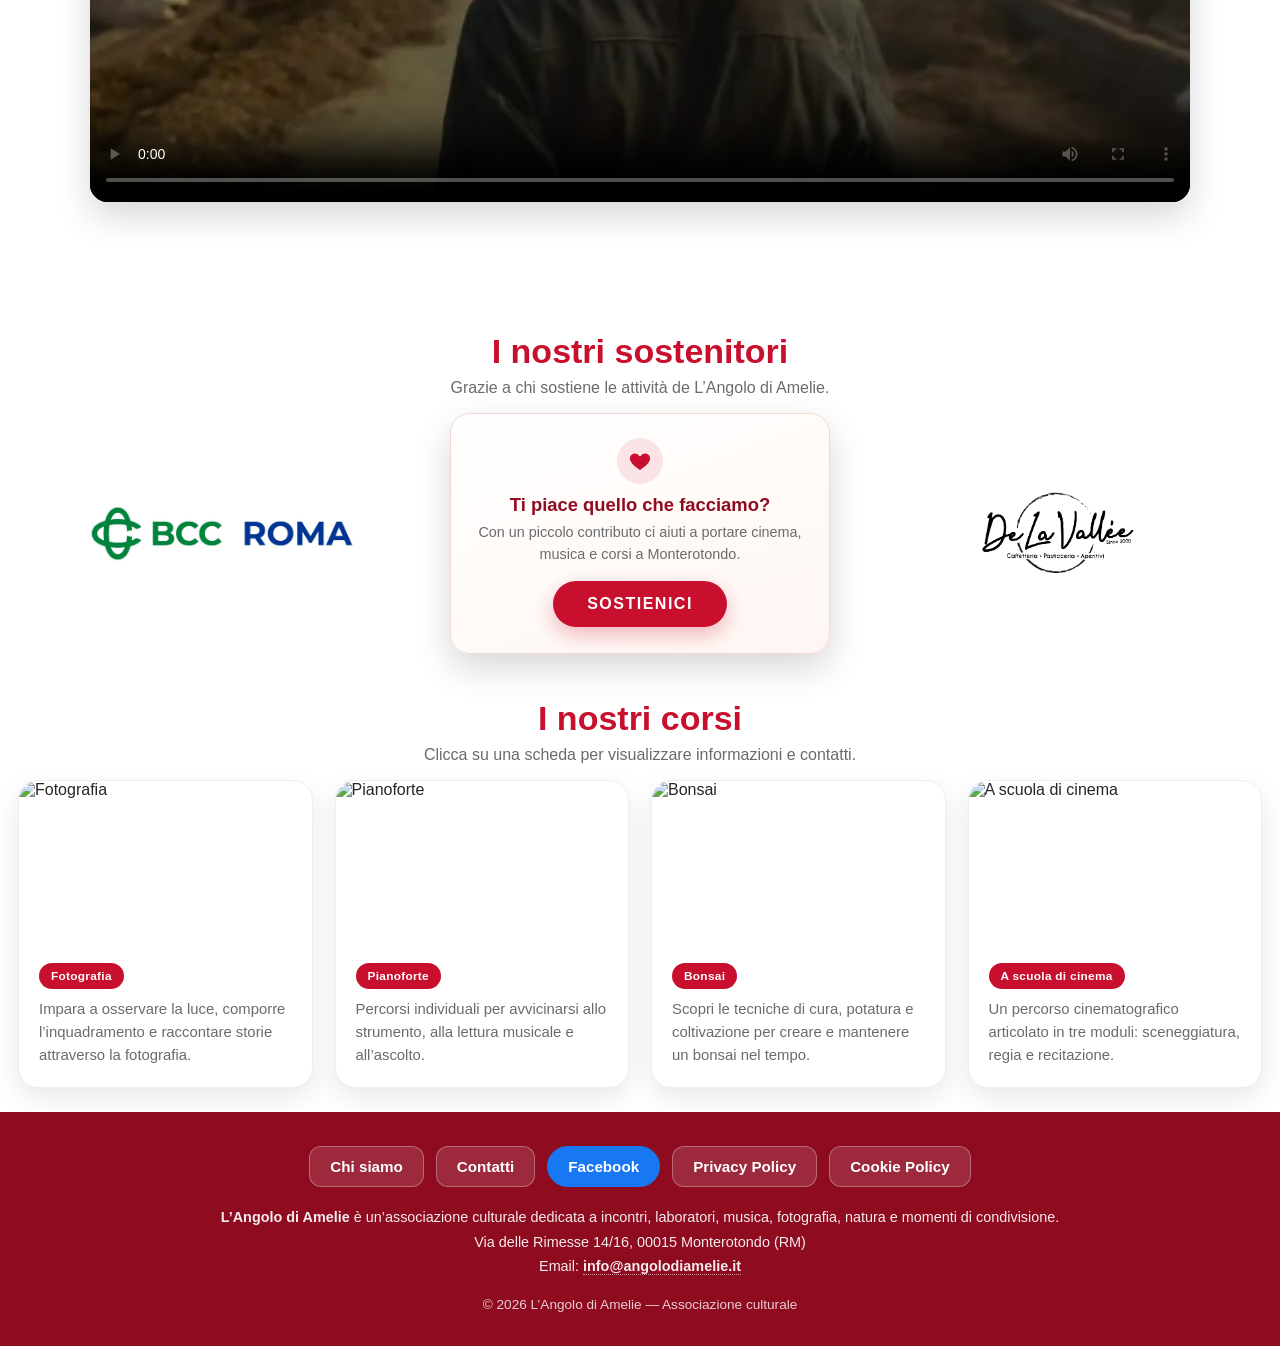
==== commit 0d67de7e: "Coreografia di intro e carosello - Intro: il logo vola al posto di quello dell'header mentre lo sfon" ====
--- a/anteprima-smza67.html
+++ b/anteprima-smza67.html
@@ -22,8 +22,8 @@
 <link rel="icon" href="/favicon.ico" sizes="48x48">
 <link rel="icon" type="image/png" sizes="192x192" href="/favicon-192.png">
 <link rel="apple-touch-icon" href="L-angolo-di-Amelie_favicon.png">
-<link rel="stylesheet" href="comune.css?v=20261128a">
-<link rel="stylesheet" href="home.css?v=20261128a">
+<link rel="stylesheet" href="comune.css?v=20261128b">
+<link rel="stylesheet" href="home.css?v=20261128b">
 <script type="application/ld+json">
 {
   "@context": "https://schema.org",
@@ -97,10 +97,10 @@
   </div>
 </main>
 <footer></footer>
-<script src="eventi.js?v=20261128a"></script>
-<script src="comune.js?v=20261128a"></script>
-<script src="home.js?v=20261128a"></script>
-<script src="corsi.js?v=20261128a"></script>
-<script src="dona.js?v=20261128a"></script>
+<script src="eventi.js?v=20261128b"></script>
+<script src="comune.js?v=20261128b"></script>
+<script src="home.js?v=20261128b"></script>
+<script src="corsi.js?v=20261128b"></script>
+<script src="dona.js?v=20261128b"></script>
 </body>
 </html>
--- a/home.css
+++ b/home.css
@@ -8,7 +8,8 @@
 .intro-overlay{position:fixed;inset:0;z-index:999;background:var(--bianco);display:flex;align-items:center;justify-content:center;flex-direction:column;gap:18px;transition:opacity .8s ease, visibility .8s ease;}
 /* Presentazione (?presentazione): prima il vecchio logo, poi quello nuovo, poi il sito */
 .intro-overlay.presentazione{cursor:none;}
-.intro-overlay.presentazione .intro-logo{animation:none;opacity:0;transition:opacity .75s ease .45s;}
+/* il logo nuovo compare quando il vecchio è quasi arrivato (≈96% del percorso), così non si vedono due Amélie */
+.intro-overlay.presentazione .intro-logo{animation:none;opacity:0;transition:opacity .45s var(--ease-out) .7s;}
 .intro-overlay.presentazione.logo-nuovo .intro-logo{opacity:1;}
 .intro-logo-vecchio{position:fixed;display:block;transform-origin:0 0;opacity:0;pointer-events:none;
   transition:transform .9s cubic-bezier(.65,0,.35,1),opacity .6s ease;}
@@ -20,19 +21,21 @@
 /* (la fila davanti è nel codice dopo il logo, quindi viene disegnata sopra di esso) */
 .intro-overlay.logo-nuovo .intro-sala{opacity:0;}
 /* alla prima pressione: il vecchio logo scivola sopra l'illustrazione del logo nuovo e sfuma in esso */
-.intro-overlay.logo-nuovo .intro-logo-vecchio{opacity:0;transition:transform .9s cubic-bezier(.65,0,.35,1),opacity .7s ease .55s;}
-
-/* Chiusura dell'intro in due tempi: prima il logo si dissolve, poi lo sfondo bianco sfuma e svela il sito */
-.intro-overlay.hidden{opacity:0;visibility:hidden;pointer-events:none;transition:opacity .4s var(--ease-out) .15s, visibility 0s linear .55s;}
-.intro-overlay.hidden .intro-logo{animation:dissolvenzaLogo .3s var(--ease-out) forwards;}
-/* Presentazione: chiusura lenta e scenica, come prima */
-.intro-overlay.presentazione.hidden{transition:opacity .8s ease .45s, visibility 0s linear 1.25s;}
-.intro-overlay.presentazione.hidden .intro-logo{animation:dissolvenzaLogo .7s ease forwards;}
+.intro-overlay.logo-nuovo .intro-logo-vecchio{opacity:0;transition:transform .9s cubic-bezier(.65,0,.35,1),opacity .4s ease .8s;}
+
+/* Chiusura dell'intro: il logo vola al posto di quello dell'header (home.js, chiudiIntro) mentre lo sfondo bianco sfuma.
+   Se il volo non è possibile (movimento ridotto, logo dell'header nascosto) il logo si dissolve. */
+.intro-overlay.hidden{background-color:transparent;visibility:hidden;pointer-events:none;transition:background-color .4s ease .1s, visibility 0s linear .6s;}
+.intro-overlay.hidden:not(.in-volo) .intro-logo{animation:dissolvenzaLogo .3s var(--ease-out) forwards;}
+/* Presentazione: stesso gesto, più lento e scenico */
+.intro-overlay.presentazione.hidden{transition:background-color .6s ease .2s, visibility 0s linear .9s;}
+.intro-overlay.presentazione.hidden:not(.in-volo) .intro-logo{animation:dissolvenzaLogo .7s ease forwards;}
 @keyframes dissolvenzaLogo{from{opacity:1;transform:scale(1)}to{opacity:0;transform:scale(1.06)}}
 @keyframes soloDissolvenza{to{opacity:0}}
 @keyframes soloComparsa{from{opacity:0}}
 @media(prefers-reduced-motion:reduce){
-  .intro-overlay.hidden .intro-logo,.intro-overlay.presentazione.hidden .intro-logo{animation:soloDissolvenza .3s ease forwards}
+  .intro-overlay.hidden:not(.in-volo) .intro-logo,.intro-overlay.presentazione.hidden:not(.in-volo) .intro-logo{animation:soloDissolvenza .3s ease forwards}
+  .intro-overlay.presentazione .intro-logo{transition:opacity .4s ease .4s}
   .intro-logo{animation-name:soloComparsa}
   .intro-logo-vecchio,.intro-overlay.logo-nuovo .intro-logo-vecchio{transition:opacity .4s ease}
 }
@@ -74,7 +77,6 @@
 .card.past .card-date{background:#555}
 .card.past .card-ospiti{background:#777}
 .card.current{z-index:20;box-shadow:0 30px 70px rgba(0,0,0,.25)}
-.card.current h3{font-size:1.5rem}
 .card.hidden{opacity:0;pointer-events:none}
 .card-details{display:none;padding:clamp(14px,3vw,24px);background:#fff;color:var(--testo);}
 .card.expanded .card-details{display:block;}
@@ -141,8 +143,8 @@
   :root{--card-w:min(80vw, 380px, calc((100vh - 250px) / 1.5));--card-w:min(80vw, 380px, calc((100svh - 250px) / 1.5));}
   .carousel-zone{height:calc(var(--card-w) * 1.5 + 36px);margin-left:-18px;margin-right:-18px;}
   .card-info{padding:13px 12px 12px}
-  .card h3{font-size:1.12rem}
-  .card.current h3{font-size:1.25rem}
+  /* Stessa dimensione per tutte: la card centrale è già più grande grazie alla scala, il testo non deve saltare */
+  .card h3{font-size:1.25rem}
   /* Frecce piccole: servono solo a indicare che si può scorrere */
   .nav-arrow{width:30px;height:30px;font-size:15px;line-height:1;padding:0;opacity:.85;box-shadow:0 4px 12px rgba(0,0,0,.2)}
   .nav-arrow.prev{left:6px}
@@ -156,7 +158,7 @@
 @media(min-width:761px){
  .carousel-zone{perspective:none;width:100vw;max-width:none;margin-left:calc(50% - 50vw);margin-right:calc(50% - 50vw);--desktop-card-w:230px;--desktop-card-h:322px;--desktop-start:210px;--desktop-peek:64px;height:calc(var(--desktop-card-h) + 100px);isolation:isolate;}
  .track{transform-style:flat}
- .carousel-label{display:block;position:absolute;left:24px;top:calc(50px + var(--desktop-card-h) * .2133);transform:translateY(-50%);width:calc(var(--desktop-start) - 36px);margin:0;z-index:50;color:var(--rosso);font-size:clamp(24px,2.2vw,36px);font-weight:800;line-height:1.08;text-transform:uppercase;transition:color .2s;}
+ .carousel-label{display:block;position:absolute;left:24px;top:calc(50px + var(--desktop-card-h) * .2133);transform:translateY(-50%);width:calc(var(--desktop-start) - 36px);margin:0;z-index:50;color:var(--rosso);font-size:clamp(24px,2.2vw,36px);font-weight:800;line-height:1.08;text-transform:uppercase;transition:color .3s var(--ease-in-out);}
  .carousel-label.su-scuro{color:#fff}
  .carousel-label button{font:inherit;text-transform:inherit;color:inherit;text-align:left;background:transparent;border:0;padding:0;cursor:pointer;line-height:inherit;}
  .carousel-label button:focus-visible{outline:2px solid currentColor;outline-offset:6px;border-radius:3px;}
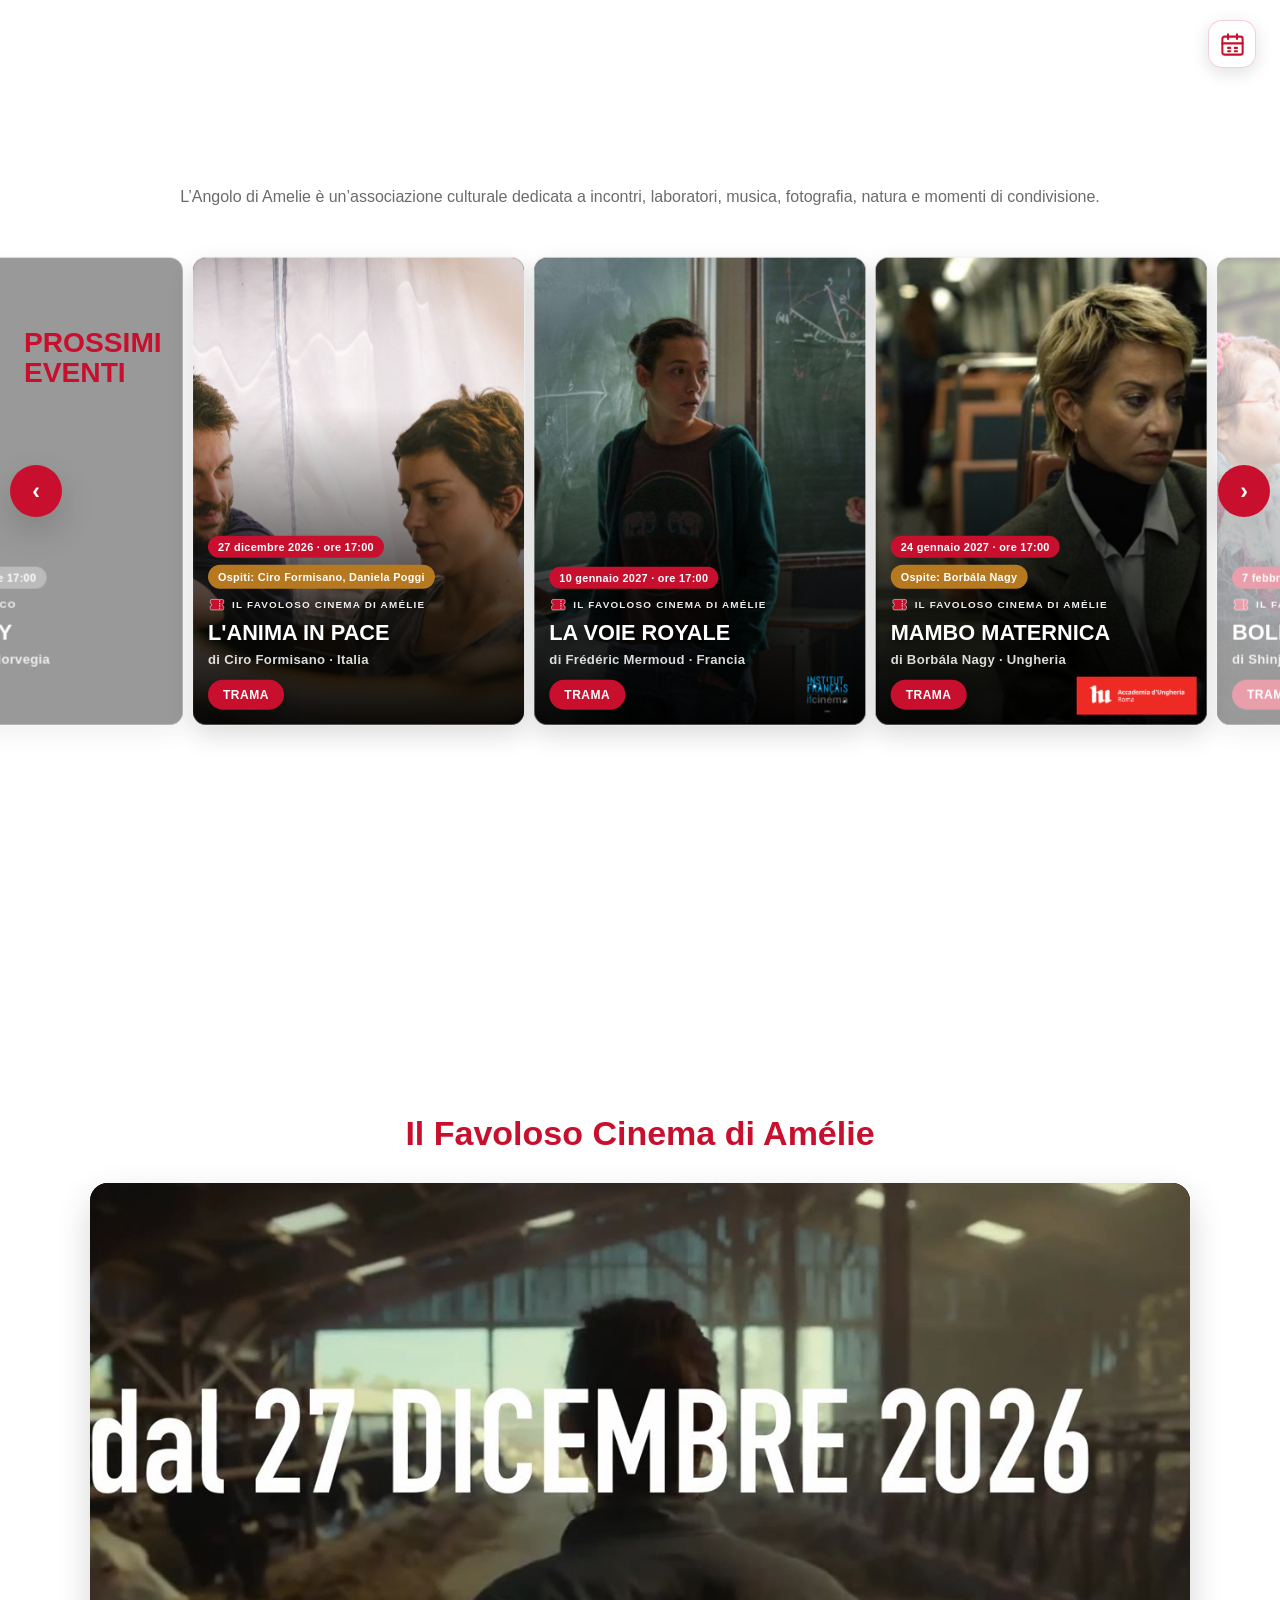
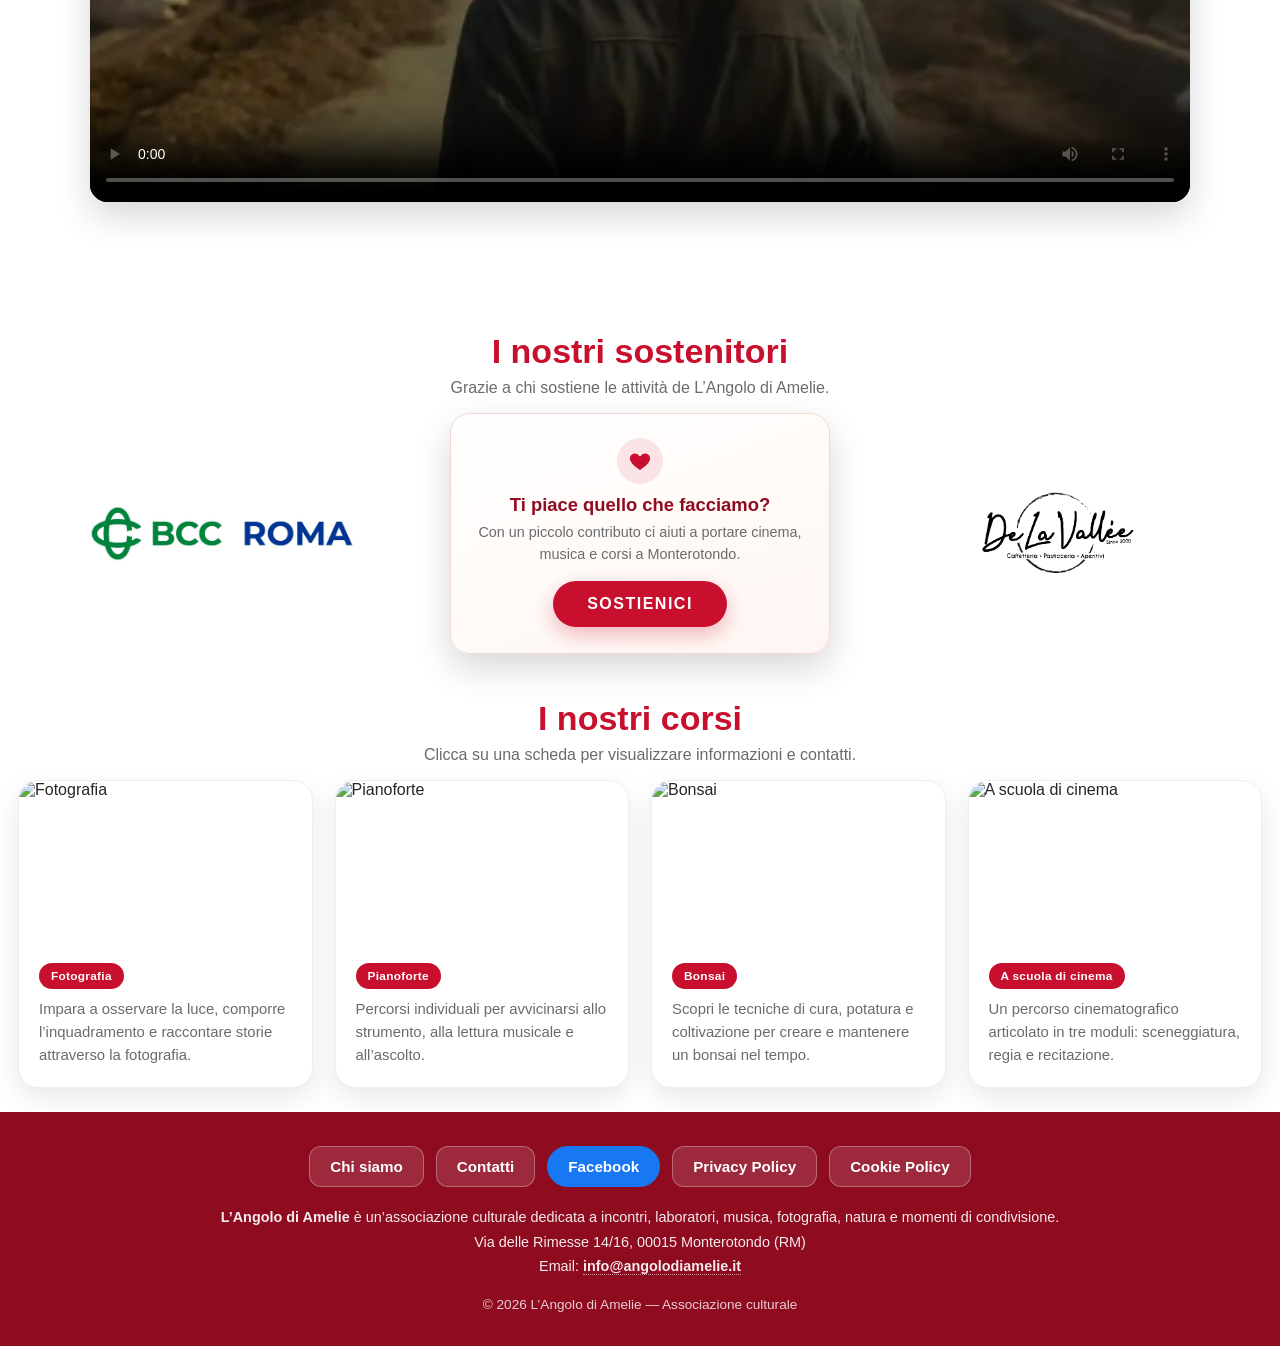
==== commit 68812896: "Animazioni di finestre, nuovi eventi e bordi del carosello - Finestre (Chi siamo, Contatti, Privacy," ====
--- a/anteprima-smza67.html
+++ b/anteprima-smza67.html
@@ -22,8 +22,8 @@
 <link rel="icon" href="/favicon.ico" sizes="48x48">
 <link rel="icon" type="image/png" sizes="192x192" href="/favicon-192.png">
 <link rel="apple-touch-icon" href="L-angolo-di-Amelie_favicon.png">
-<link rel="stylesheet" href="comune.css?v=20261128b">
-<link rel="stylesheet" href="home.css?v=20261128b">
+<link rel="stylesheet" href="comune.css?v=20261128c">
+<link rel="stylesheet" href="home.css?v=20261128c">
 <script type="application/ld+json">
 {
   "@context": "https://schema.org",
@@ -97,10 +97,10 @@
   </div>
 </main>
 <footer></footer>
-<script src="eventi.js?v=20261128b"></script>
-<script src="comune.js?v=20261128b"></script>
-<script src="home.js?v=20261128b"></script>
-<script src="corsi.js?v=20261128b"></script>
-<script src="dona.js?v=20261128b"></script>
+<script src="eventi.js?v=20261128c"></script>
+<script src="comune.js?v=20261128c"></script>
+<script src="home.js?v=20261128c"></script>
+<script src="corsi.js?v=20261128c"></script>
+<script src="dona.js?v=20261128c"></script>
 </body>
 </html>
--- a/comune.css
+++ b/comune.css
@@ -91,3 +91,24 @@
 .riga-rassegna .biglietto-forma{fill:var(--colore-rassegna,var(--rosso));}
 .riga-rassegna .biglietto-perforazione{fill:none;stroke:#fff;stroke-width:1.4;stroke-dasharray:1.6 1.6;}
 .testo-nascosto{position:absolute;width:1px;height:1px;margin:-1px;padding:0;overflow:hidden;clip:rect(0 0 0 0);white-space:nowrap;border:0;}
+
+/* Finestre (Chi siamo, Contatti, Privacy, Cookie, Sostienici, scheda corso): come la card dell'evento,
+   lo sfondo sfuma e il riquadro compare dal centro con un leggero ingrandimento; la chiusura è più rapida.
+   @starting-style e allow-discrete animano anche il passaggio da display:none; dove non ci sono, le finestre restano istantanee. */
+.legal-overlay,.dona-overlay,.course-info-overlay{opacity:0;transition:opacity .18s ease,display .18s allow-discrete,overlay .18s allow-discrete;}
+.legal-overlay.open,.dona-overlay.aperta,.course-info-overlay{opacity:1;transition:opacity .2s ease,display .2s allow-discrete,overlay .2s allow-discrete;}
+.legal-box,.dona-box,.course-info-modal{opacity:0;transform:scale(.97);transition:opacity .18s var(--ease-out),transform .18s var(--ease-out);}
+.legal-overlay.open .legal-box,.dona-overlay.aperta .dona-box,.course-info-overlay .course-info-modal{opacity:1;transform:none;transition:opacity .25s var(--ease-out),transform .25s var(--ease-out);}
+@starting-style{
+  .legal-overlay.open,.dona-overlay.aperta,.course-info-overlay{opacity:0;}
+  .legal-overlay.open .legal-box,.dona-overlay.aperta .dona-box,.course-info-overlay .course-info-modal{opacity:0;transform:scale(.96);}
+}
+/* La scheda del corso viene rimossa dal codice: prima esce con questa classe */
+.course-info-overlay.in-chiusura{opacity:0;pointer-events:none;transition:opacity .18s ease;}
+.course-info-overlay.in-chiusura .course-info-modal{opacity:0;transform:scale(.97);transition:opacity .18s var(--ease-out),transform .18s var(--ease-out);}
+/* Chiusura con Esc: immediata */
+.chiusura-istantanea,.chiusura-istantanea .legal-box,.chiusura-istantanea .dona-box{transition:none !important;}
+@media(prefers-reduced-motion:reduce){
+  .legal-box,.dona-box,.course-info-modal,.legal-overlay.open .legal-box,.dona-overlay.aperta .dona-box,.course-info-overlay .course-info-modal,.course-info-overlay.in-chiusura .course-info-modal{transform:none;}
+  @starting-style{.legal-overlay.open .legal-box,.dona-overlay.aperta .dona-box,.course-info-overlay .course-info-modal{transform:none;}}
+}
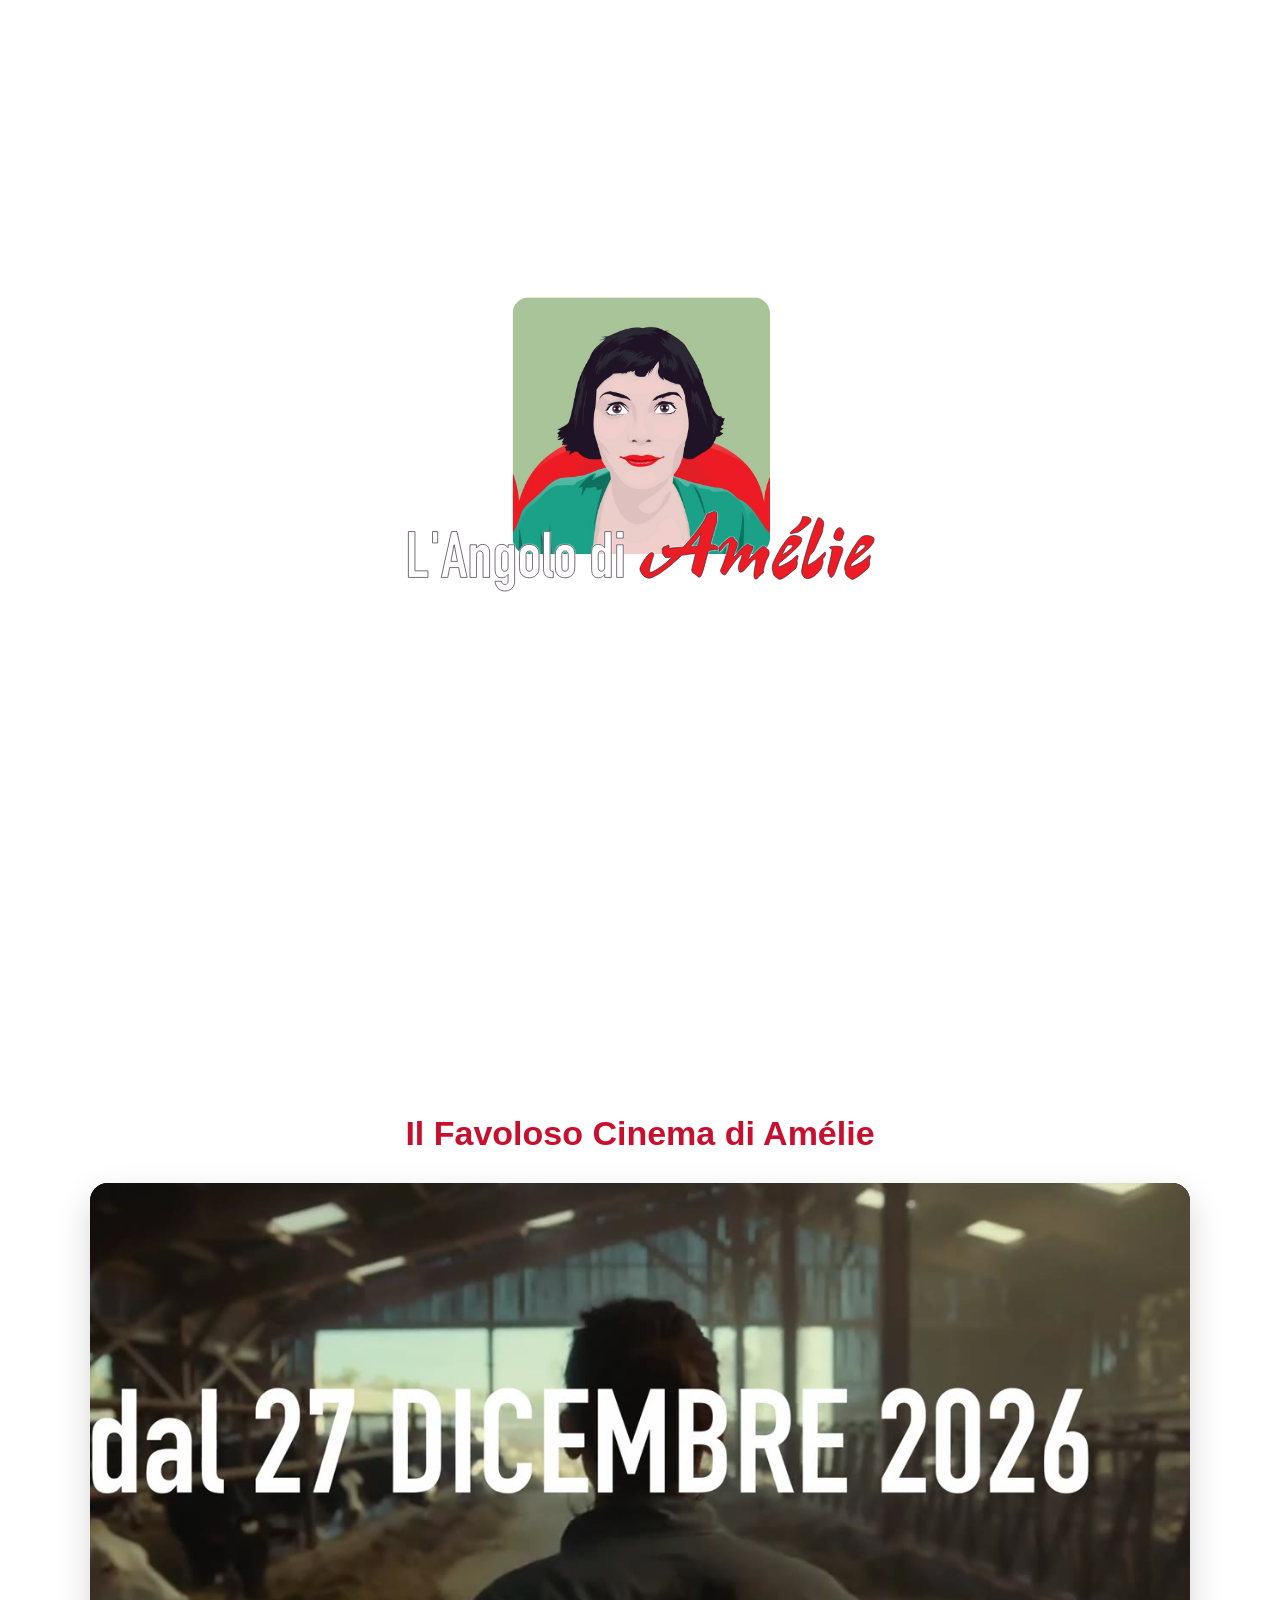
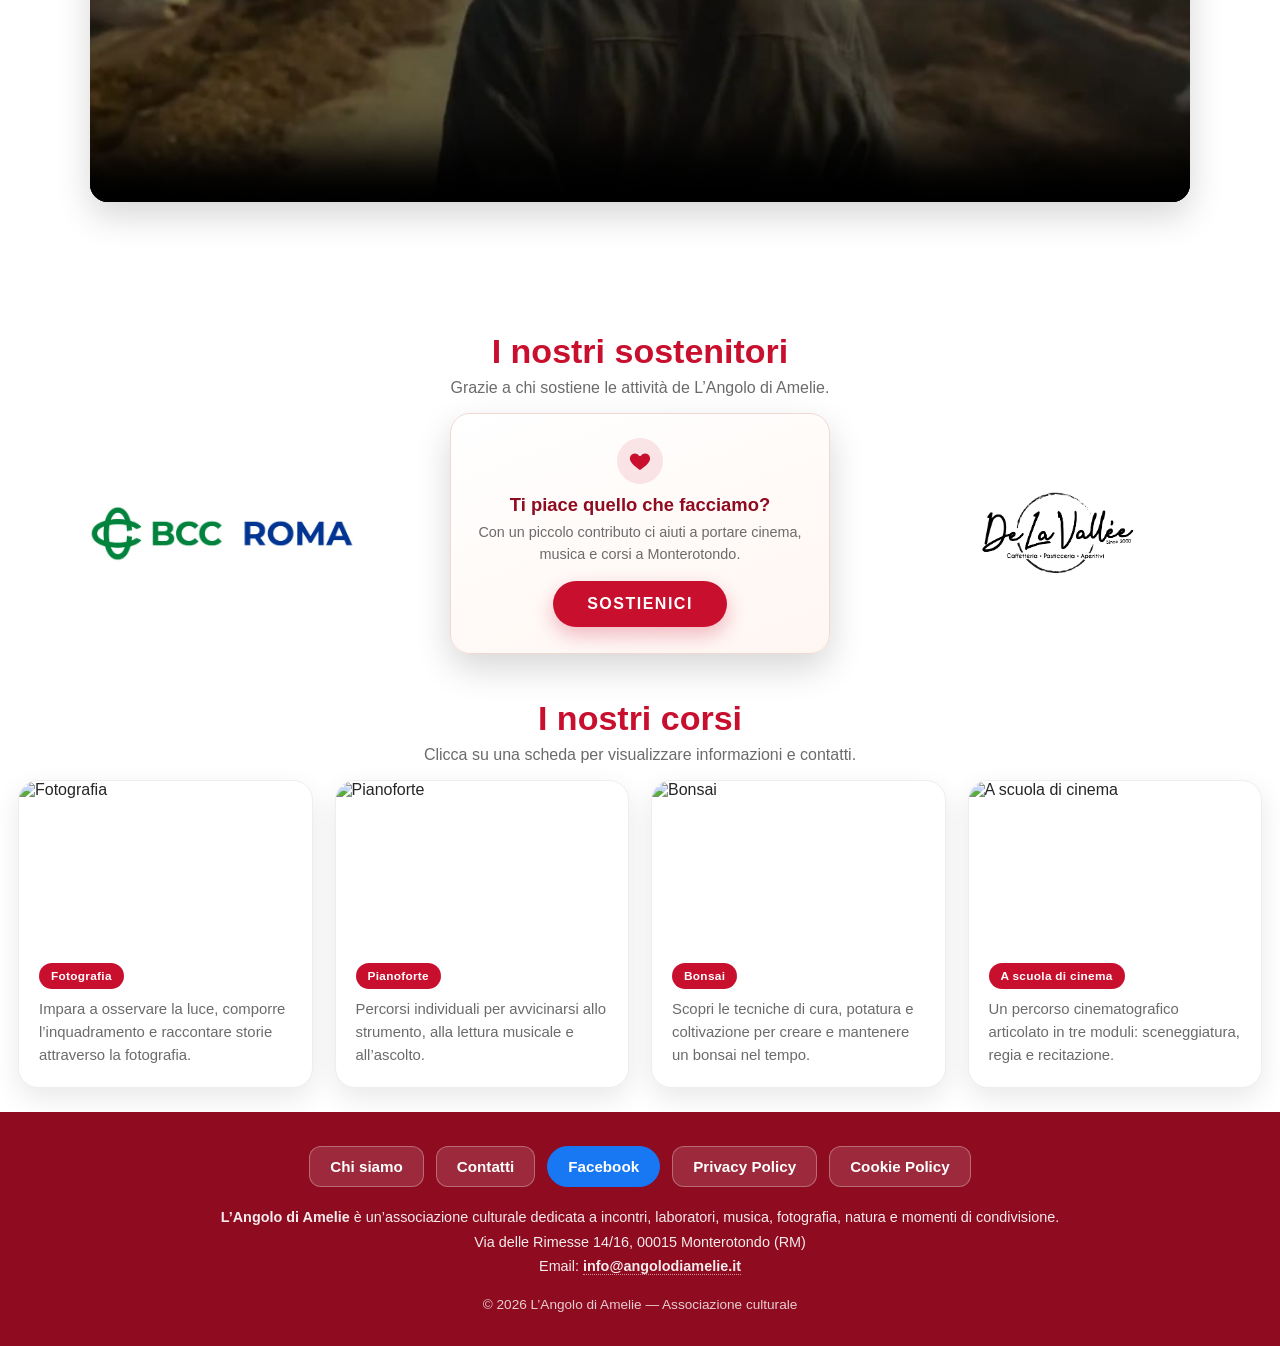
==== commit 144c6b7b: "Presentazione: logo vecchio in bianco e nero, si colora durante la trasformazione Co-Authored-By: Cl" ====
--- a/anteprima-smza67.html
+++ b/anteprima-smza67.html
@@ -22,8 +22,8 @@
 <link rel="icon" href="/favicon.ico" sizes="48x48">
 <link rel="icon" type="image/png" sizes="192x192" href="/favicon-192.png">
 <link rel="apple-touch-icon" href="L-angolo-di-Amelie_favicon.png">
-<link rel="stylesheet" href="comune.css?v=20261128c">
-<link rel="stylesheet" href="home.css?v=20261128c">
+<link rel="stylesheet" href="comune.css?v=20261128a">
+<link rel="stylesheet" href="home.css?v=20261128a">
 <script type="application/ld+json">
 {
   "@context": "https://schema.org",
@@ -97,10 +97,10 @@
   </div>
 </main>
 <footer></footer>
-<script src="eventi.js?v=20261128c"></script>
-<script src="comune.js?v=20261128c"></script>
-<script src="home.js?v=20261128c"></script>
-<script src="corsi.js?v=20261128c"></script>
-<script src="dona.js?v=20261128c"></script>
+<script src="eventi.js?v=20261128a"></script>
+<script src="comune.js?v=20261128a"></script>
+<script src="home.js?v=20261128a"></script>
+<script src="corsi.js?v=20261128a"></script>
+<script src="dona.js?v=20261128a"></script>
 </body>
 </html>
--- a/home.css
+++ b/home.css
@@ -1,45 +1,34 @@
 /* Stili della home page (index.html). Gli stili comuni sono in comune.css */
 body.card-aperta{overflow:hidden;}
-body.card-aperta .carousel-zone{touch-action:auto;perspective:none;pointer-events:none;}
-body.card-aperta header,body.card-aperta footer,body.card-aperta main > *:not(.carousel-zone){pointer-events:none;}
-/* Sfondo della card aperta: un unico livello sfocato che sfuma (sfocare ogni sezione con filter era pesante, soprattutto su Safari) */
-.card-sfondo{position:fixed;inset:0;z-index:450;background:rgba(255,255,255,.12);-webkit-backdrop-filter:blur(8px);backdrop-filter:blur(8px);opacity:0;visibility:hidden;pointer-events:none;transition:opacity .18s ease,visibility 0s linear .18s;}
-body.card-aperta .card-sfondo{opacity:1;visibility:visible;pointer-events:auto;transition:opacity .25s ease,visibility 0s;}
+body.card-aperta .carousel-zone{touch-action:auto;perspective:none;filter:blur(8px);pointer-events:none;transition:filter .3s ease;}
+body.card-aperta header,body.card-aperta footer,body.card-aperta main > *:not(.carousel-zone){filter:blur(8px);pointer-events:none;transition:filter .3s ease;}
 .intro-overlay{position:fixed;inset:0;z-index:999;background:var(--bianco);display:flex;align-items:center;justify-content:center;flex-direction:column;gap:18px;transition:opacity .8s ease, visibility .8s ease;}
 /* Presentazione (?presentazione): prima il vecchio logo, poi quello nuovo, poi il sito */
 .intro-overlay.presentazione{cursor:none;}
-/* il logo nuovo compare quando il vecchio è quasi arrivato (≈96% del percorso), così non si vedono due Amélie */
-.intro-overlay.presentazione .intro-logo{animation:none;opacity:0;transition:opacity .45s var(--ease-out) .7s;}
+.intro-overlay.presentazione .intro-logo{animation:none;opacity:0;transition:opacity .75s ease .45s;}
 .intro-overlay.presentazione.logo-nuovo .intro-logo{opacity:1;}
 .intro-logo-vecchio{position:fixed;display:block;transform-origin:0 0;opacity:0;pointer-events:none;
   transition:transform .9s cubic-bezier(.65,0,.35,1),opacity .6s ease;}
 .intro-logo-vecchio.pronto{opacity:1;}
-.intro-vecchio-img{position:absolute;inset:0;width:100%;height:100%;display:block;}
+.intro-vecchio-img{position:absolute;inset:0;width:100%;height:100%;display:block;filter:grayscale(1);transition:filter .5s ease;}
+.intro-overlay.logo-nuovo .intro-vecchio-img{filter:grayscale(0);} /* in bianco e nero all'inizio, si colora durante la trasformazione */
 /* Sala in bianco e nero attorno al vecchio logo: il disegno va da -2400 a 3000 in larghezza e da -700 a 1600
    in altezza, nelle unità del vecchio logo (600×843), quindi si posiziona in percentuale rispetto al logo */
 .intro-sala{position:absolute;left:-400%;top:-83.037%;width:900%;height:272.835%;max-width:none;display:block;transition:opacity .45s ease;}
 /* (la fila davanti è nel codice dopo il logo, quindi viene disegnata sopra di esso) */
 .intro-overlay.logo-nuovo .intro-sala{opacity:0;}
 /* alla prima pressione: il vecchio logo scivola sopra l'illustrazione del logo nuovo e sfuma in esso */
-.intro-overlay.logo-nuovo .intro-logo-vecchio{opacity:0;transition:transform .9s cubic-bezier(.65,0,.35,1),opacity .4s ease .8s;}
-
-/* Chiusura dell'intro: il logo vola al posto di quello dell'header (home.js, chiudiIntro) mentre lo sfondo bianco sfuma.
-   Se il volo non è possibile (movimento ridotto, logo dell'header nascosto) il logo si dissolve. */
-.intro-overlay.hidden{background-color:transparent;visibility:hidden;pointer-events:none;transition:background-color .4s ease .1s, visibility 0s linear .6s;}
-.intro-overlay.hidden:not(.in-volo) .intro-logo{animation:dissolvenzaLogo .3s var(--ease-out) forwards;}
-/* Presentazione: stesso gesto, più lento e scenico */
-.intro-overlay.presentazione.hidden{transition:background-color .6s ease .2s, visibility 0s linear .9s;}
-.intro-overlay.presentazione.hidden:not(.in-volo) .intro-logo{animation:dissolvenzaLogo .7s ease forwards;}
+.intro-overlay.logo-nuovo .intro-logo-vecchio{opacity:0;transition:transform .9s cubic-bezier(.65,0,.35,1),opacity .7s ease .55s;}
+
+/* Chiusura dell'intro in due tempi: prima il logo si dissolve, poi lo sfondo bianco sfuma e svela il sito */
+.intro-overlay.hidden{opacity:0;visibility:hidden;pointer-events:none;transition:opacity .8s ease .45s, visibility 0s linear 1.25s;}
+.intro-overlay.hidden .intro-logo{animation:dissolvenzaLogo .7s ease forwards;}
 @keyframes dissolvenzaLogo{from{opacity:1;transform:scale(1)}to{opacity:0;transform:scale(1.06)}}
-@keyframes soloDissolvenza{to{opacity:0}}
-@keyframes soloComparsa{from{opacity:0}}
 @media(prefers-reduced-motion:reduce){
-  .intro-overlay.hidden:not(.in-volo) .intro-logo,.intro-overlay.presentazione.hidden:not(.in-volo) .intro-logo{animation:soloDissolvenza .3s ease forwards}
-  .intro-overlay.presentazione .intro-logo{transition:opacity .4s ease .4s}
-  .intro-logo{animation-name:soloComparsa}
+  .intro-overlay.hidden .intro-logo{animation:none;opacity:0}
   .intro-logo-vecchio,.intro-overlay.logo-nuovo .intro-logo-vecchio{transition:opacity .4s ease}
 }
-.intro-logo{width:min(86vw,640px);height:clamp(160px,34vh,380px);background-image:var(--logo-sito);background-size:contain;background-repeat:no-repeat;background-position:center;animation:comparsaLogo .6s var(--ease-out) both;}
+.intro-logo{width:min(86vw,640px);height:clamp(160px,34vh,380px);background-image:var(--logo-sito);background-size:contain;background-repeat:no-repeat;background-position:center;animation:comparsaLogo 1s ease both;}
 @keyframes comparsaLogo{from{opacity:0;transform:translateY(12px)}to{opacity:1;transform:translateY(0)}}
 .card h3,.page-title h2,.section-title h2,.course-card h3{font-family:var(--font-titoli);}
 small,p,span,a,button,.card-date,.card-ospiti,.card p,.place,.course-card p,.social-caption,.hint,.footer-links a{font-family:var(--font-dettagli);}
@@ -49,7 +38,7 @@
 .page-title p{margin:0;color:var(--grigio)}
 .carousel-zone{position:relative;height:clamp(520px, 78vh, 660px);display:flex;align-items:center;justify-content:center;perspective:1400px;overflow:hidden;touch-action:pan-y;}
 .track{position:relative;width:100%;height:100%;transform-style:preserve-3d}
-.card{position:absolute;left:50%;top:50%;width:var(--card-w);height:auto;background:#fff;color:var(--testo);border-radius:14px;box-shadow:var(--ombra);overflow:hidden;cursor:pointer;border:1px solid #eee;transition:transform .38s cubic-bezier(.22,.68,.32,1), opacity .3s ease, filter .3s ease, box-shadow .3s ease;transform:translate(-50%,-50%);transform-style:preserve-3d;backface-visibility:hidden;-webkit-backface-visibility:hidden;will-change:transform, opacity;touch-action:pan-y;}
+.card{position:absolute;left:50%;top:50%;width:var(--card-w);height:auto;background:#fff;color:var(--testo);border-radius:14px;box-shadow:var(--ombra);overflow:hidden;cursor:pointer;border:1px solid #eee;transition:transform .55s cubic-bezier(.22,.68,.32,1), opacity .45s, filter .45s, box-shadow .45s, width .45s;transform:translate(-50%,-50%);transform-style:preserve-3d;backface-visibility:hidden;-webkit-backface-visibility:hidden;will-change:transform, opacity;touch-action:pan-y;}
 .card-poster{position:relative;aspect-ratio:2 / 3;background:#000;overflow:hidden;transform:translateZ(0);backface-visibility:hidden;-webkit-backface-visibility:hidden;will-change:transform, opacity;}
 .card-poster img,.card-poster video{width:100%;height:100%;object-fit:cover;display:block;backface-visibility:hidden;-webkit-backface-visibility:hidden;transform:translateZ(0);}
 .card-video-poster,.card-video{position:absolute;inset:0;width:100%;height:100%;object-fit:cover;display:block;transition:opacity .45s ease;backface-visibility:hidden;-webkit-backface-visibility:hidden;transform:translateZ(0);}
@@ -70,13 +59,13 @@
 .card-ospiti.multi{border-radius:12px;line-height:1.25;}
 .card h3{margin:0;color:#fff;font-size:1.35rem;line-height:1.08;text-shadow:0 2px 12px rgba(0,0,0,.85);}
 .card .sottotitolo{margin:0;color:rgba(255,255,255,.85);font-size:.82rem;font-weight:700;letter-spacing:.3px;}
-.sinossi-btn{margin-top:6px;background:var(--rosso);color:#fff;border:0;padding:8px 15px;border-radius:999px;font-size:.75rem;font-weight:800;letter-spacing:.5px;text-transform:uppercase;cursor:pointer;box-shadow:0 6px 18px rgba(0,0,0,.35);transition:transform 160ms var(--ease-out),background-color .2s ease;}
+.sinossi-btn{margin-top:6px;background:var(--rosso);color:#fff;border:0;padding:8px 15px;border-radius:999px;font-size:.75rem;font-weight:800;letter-spacing:.5px;text-transform:uppercase;cursor:pointer;box-shadow:0 6px 18px rgba(0,0,0,.35);}
 .sinossi-btn:hover{background:var(--rosso-scuro);}
-.sinossi-btn:active{transform:scale(.97)}
 .card.past{filter:grayscale(1);opacity:.78}
 .card.past .card-date{background:#555}
 .card.past .card-ospiti{background:#777}
 .card.current{z-index:20;box-shadow:0 30px 70px rgba(0,0,0,.25)}
+.card.current h3{font-size:1.5rem}
 .card.hidden{opacity:0;pointer-events:none}
 .card-details{display:none;padding:clamp(14px,3vw,24px);background:#fff;color:var(--testo);}
 .card.expanded .card-details{display:block;}
@@ -91,30 +80,24 @@
 .card.expanded .card-details p.desc{font-size:clamp(1.05rem,2.8vw,1.4rem);line-height:1.7;}
 .card-close{display:none;position:fixed;top:14px;right:14px;z-index:501;width:40px;height:40px;border:0;border-radius:50%;background:var(--rosso);color:#fff;font-size:24px;font-weight:800;line-height:1;cursor:pointer;box-shadow:0 6px 18px rgba(0,0,0,.25);}
 .card-close:hover{background:var(--rosso-scuro);}
-.card-close{transition:transform 160ms var(--ease-out),background-color .2s ease;}
-.card-close:active{transform:scale(.95)}
 .card.expanded .card-close{display:block;}
 .card-details p.desc{margin:0;color:#444;font-size:clamp(.9rem,2vw,1rem);line-height:1.5;}
-.nav-arrow{position:absolute;top:50%;transform:translateY(-50%);z-index:40;width:52px;height:52px;border-radius:50%;border:0;cursor:pointer;background:var(--rosso);color:#fff;font-size:23px;font-weight:800;box-shadow:var(--ombra);transition:transform 160ms var(--ease-out),background-color .2s ease,opacity .2s ease}
+.nav-arrow{position:absolute;top:50%;transform:translateY(-50%);z-index:40;width:52px;height:52px;border-radius:50%;border:0;cursor:pointer;background:var(--rosso);color:#fff;font-size:23px;font-weight:800;box-shadow:var(--ombra);transition:.2s}
 .nav-arrow:hover{background:var(--rosso-scuro)}
-.nav-arrow:active:not(:disabled){transform:translateY(-50%) scale(.95)}
 .nav-arrow.prev{left:10px}
 .nav-arrow.next{right:10px}
 .nav-arrow:disabled{opacity:.28;cursor:not-allowed}
 .hint{text-align:center;color:var(--grigio);font-size:.9rem;margin-top:12px}
 .programma-btn-wrap{text-align:center;margin-top:26px;}
-.programma-btn{display:inline-block;background:var(--rosso);color:#fff;padding:14px 28px;border-radius:999px;font-weight:800;letter-spacing:.5px;text-transform:uppercase;box-shadow:0 10px 26px rgba(0,0,0,.18);transition:transform 160ms var(--ease-out),background-color .2s ease;}
-.programma-btn:hover{background:var(--rosso-scuro);}
-@media(hover:hover) and (pointer:fine){.programma-btn:hover{transform:translateY(-2px)}}
-.programma-btn:active{transform:scale(.97)}
+.programma-btn{display:inline-block;background:var(--rosso);color:#fff;padding:14px 28px;border-radius:999px;font-weight:800;letter-spacing:.5px;text-transform:uppercase;box-shadow:0 10px 26px rgba(0,0,0,.18);transition:.2s;}
+.programma-btn:hover{background:var(--rosso-scuro);transform:translateY(-2px);}
 .corsi{margin-top:80px}
 .section-title{text-align:center;margin-bottom:24px}
 .section-title h2{color:var(--rosso);margin:0 0 8px;font-size:clamp(24px,3.5vw,34px)}
 .section-title p{margin:0;color:var(--grigio)}
 .course-grid{display:grid;grid-template-columns:repeat(auto-fit,minmax(270px,1fr));gap:22px;}
-.course-card{background:#fff;border:1px solid #eee;border-radius:20px;overflow:hidden;box-shadow:0 10px 28px rgba(0,0,0,.09);transition:transform .2s var(--ease-out), box-shadow .2s ease;cursor:pointer;}
-@media(hover:hover) and (pointer:fine){.course-card:hover{transform:translateY(-5px);box-shadow:var(--ombra)}}
-.course-card:active{transform:scale(.98)}
+.course-card{background:#fff;border:1px solid #eee;border-radius:20px;overflow:hidden;box-shadow:0 10px 28px rgba(0,0,0,.09);transition:transform .25s, box-shadow .25s;cursor:pointer;}
+.course-card:hover{transform:translateY(-5px);box-shadow:var(--ombra)}
 .course-card img{width:100%;height:200px;object-fit:cover;display:block}
 .course-body{padding:20px;display:grid;gap:9px}
 .course-tag{width:max-content;background:var(--rosso);color:#fff;padding:6px 12px;border-radius:999px;font-size:.74rem;font-weight:800;letter-spacing:.3px;}
@@ -136,15 +119,13 @@
 .course-info-row a{color:var(--rosso);font-weight:700;}
 .course-info-close{position:absolute;top:12px;right:12px;width:38px;height:38px;border:0;border-radius:50%;background:var(--rosso);color:#fff;font-size:22px;font-weight:800;cursor:pointer;}
 .course-info-close:hover{background:var(--rosso-scuro)}
-.course-info-close{transition:transform 160ms var(--ease-out),background-color .2s ease;}
-.course-info-close:active{transform:scale(.95)}
 @media(max-width:760px){
   /* Card centrale quasi a tutto schermo; resta abbastanza bassa da stare nello schermo anche sui telefoni corti */
   :root{--card-w:min(80vw, 380px, calc((100vh - 250px) / 1.5));--card-w:min(80vw, 380px, calc((100svh - 250px) / 1.5));}
   .carousel-zone{height:calc(var(--card-w) * 1.5 + 36px);margin-left:-18px;margin-right:-18px;}
   .card-info{padding:13px 12px 12px}
-  /* Stessa dimensione per tutte: la card centrale è già più grande grazie alla scala, il testo non deve saltare */
-  .card h3{font-size:1.25rem}
+  .card h3{font-size:1.12rem}
+  .card.current h3{font-size:1.25rem}
   /* Frecce piccole: servono solo a indicare che si può scorrere */
   .nav-arrow{width:30px;height:30px;font-size:15px;line-height:1;padding:0;opacity:.85;box-shadow:0 4px 12px rgba(0,0,0,.2)}
   .nav-arrow.prev{left:6px}
@@ -158,20 +139,20 @@
 @media(min-width:761px){
  .carousel-zone{perspective:none;width:100vw;max-width:none;margin-left:calc(50% - 50vw);margin-right:calc(50% - 50vw);--desktop-card-w:230px;--desktop-card-h:322px;--desktop-start:210px;--desktop-peek:64px;height:calc(var(--desktop-card-h) + 100px);isolation:isolate;}
  .track{transform-style:flat}
- .carousel-label{display:block;position:absolute;left:24px;top:calc(50px + var(--desktop-card-h) * .2133);transform:translateY(-50%);width:calc(var(--desktop-start) - 36px);margin:0;z-index:50;color:var(--rosso);font-size:clamp(24px,2.2vw,36px);font-weight:800;line-height:1.08;text-transform:uppercase;transition:color .3s var(--ease-in-out);}
+ .carousel-label{display:block;position:absolute;left:24px;top:calc(50px + var(--desktop-card-h) * .2133);transform:translateY(-50%);width:calc(var(--desktop-start) - 36px);margin:0;z-index:50;color:var(--rosso);font-size:clamp(24px,2.2vw,36px);font-weight:800;line-height:1.08;text-transform:uppercase;transition:color .2s;}
  .carousel-label.su-scuro{color:#fff}
  .carousel-label button{font:inherit;text-transform:inherit;color:inherit;text-align:left;background:transparent;border:0;padding:0;cursor:pointer;line-height:inherit;}
  .carousel-label button:focus-visible{outline:2px solid currentColor;outline-offset:6px;border-radius:3px;}
  /* Card di bordo semitrasparenti (prima erano sfocate con backdrop-filter, che andava ricalcolato
     a ogni fotogramma mentre le card scorrevano e rendeva lo scorrimento a scatti) */
- .carousel-zone .card:not(.expanded){width:var(--desktop-card-w);transform-style:flat;--hover-scale:1;box-shadow:0 10px 26px rgba(0,0,0,.14);transition:transform .3s var(--ease-in-out),opacity .3s ease,filter .3s ease,box-shadow .25s ease,visibility 0s;}
+ .carousel-zone .card:not(.expanded){width:var(--desktop-card-w);transform-style:flat;--hover-scale:1;box-shadow:0 10px 26px rgba(0,0,0,.14);transition:transform .35s ease,opacity .3s,filter .3s,box-shadow .25s,visibility 0s;}
  .carousel-zone .card:not(.expanded) .card-poster{aspect-ratio:auto;height:var(--desktop-card-h);}
- @media(hover:hover) and (pointer:fine){.carousel-zone .card:not(.expanded):not(.edge-preview):hover{--hover-scale:var(--desktop-hover-scale,1.025);z-index:30;box-shadow:0 12px 25px rgba(0,0,0,.22);}}
+ .carousel-zone .card:not(.expanded):not(.edge-preview):hover{--hover-scale:var(--desktop-hover-scale,1.025);z-index:30;box-shadow:0 12px 25px rgba(0,0,0,.22);}
  .carousel-zone .card:not(.expanded) h3,.carousel-zone .card.current:not(.expanded) h3{font-size:clamp(1rem,1.7vw,1.5rem)}
  .carousel-zone.dragging .card:not(.expanded){transition:none;--hover-scale:1;cursor:grabbing}
  .carousel-zone img{user-select:none;-webkit-user-drag:none}
  /* La card che esce scivola via e sfuma, e diventa invisibile solo a fine animazione */
- .carousel-zone .card.hidden{visibility:hidden;pointer-events:none;transition:transform .3s var(--ease-in-out),opacity .3s ease,filter .3s ease,box-shadow .25s ease,visibility 0s .3s}
+ .carousel-zone .card.hidden{visibility:hidden;pointer-events:none;transition:transform .35s ease,opacity .3s,filter .3s,box-shadow .25s,visibility 0s .35s}
  .carousel-zone .card.edge-preview{pointer-events:none;cursor:default;--hover-scale:1;opacity:.4;}
  /* Desktop: poster, immagine e sfumatura non hanno bisogno di un livello grafico proprio (servono
     solo nel carosello 3D del mobile). Ogni card resta un'unica lastra che si sposta: molta meno
@@ -218,14 +199,10 @@
 @media(min-width:761px){
   html{scroll-snap-type:y proximity}
   main{padding-bottom:0}
-  .carousel-label button{position:relative;display:inline-block;transform-origin:left center;transition:transform .2s var(--ease-out),filter .2s ease}
-  .carousel-label button::after{content:"";position:absolute;left:0;right:0;bottom:-7px;height:2px;background:currentColor;transform:scaleX(0);transform-origin:left center;transition:transform .2s var(--ease-out);pointer-events:none}
-  .carousel-label button:focus-visible{transform:translateX(4px) scale(1.035);filter:drop-shadow(0 2px 5px rgba(0,0,0,.18))}
-  .carousel-label button:focus-visible::after{transform:scaleX(1)}
-  @media(hover:hover) and (pointer:fine){
-    .carousel-label button:hover{transform:translateX(4px) scale(1.035);filter:drop-shadow(0 2px 5px rgba(0,0,0,.18))}
-    .carousel-label button:hover::after{transform:scaleX(1)}
-  }
+  .carousel-label button{position:relative;display:inline-block;transform-origin:left center;transition:transform .22s ease,filter .22s ease}
+  .carousel-label button::after{content:"";position:absolute;left:0;right:0;bottom:-7px;height:2px;background:currentColor;transform:scaleX(0);transform-origin:left center;transition:transform .22s ease;pointer-events:none}
+  .carousel-label button:hover,.carousel-label button:focus-visible{transform:translateX(4px) scale(1.035);filter:drop-shadow(0 2px 5px rgba(0,0,0,.18))}
+  .carousel-label button:hover::after,.carousel-label button:focus-visible::after{transform:scaleX(1)}
   .carousel-label button:active{transform:translateX(2px) scale(.99)}
   .home-panel{scroll-snap-align:start;scroll-margin-top:24px;min-height:calc(100svh - 48px);margin-top:0;padding-top:32px;padding-bottom:48px}
   .home-events{display:block;padding-top:0;scroll-margin-top:calc(clamp(160px,12vw,200px) + 28px)}
@@ -245,9 +222,6 @@
 @media(prefers-reduced-motion:reduce){
   .carousel-label button,.carousel-label button::after{transition:none}
   .carousel-label button:hover,.carousel-label button:focus-visible,.carousel-label button:active{transform:none}
-  .card,.carousel-zone .card:not(.expanded){transition:opacity .2s ease,visibility 0s}
-  .carousel-zone .card.hidden{transition:opacity .2s ease,visibility 0s .2s}
-  .programma-btn:hover,.course-card:hover{transform:none}
 }
 
 /* Rassegna sulle card del carosello (fondo scuro) */
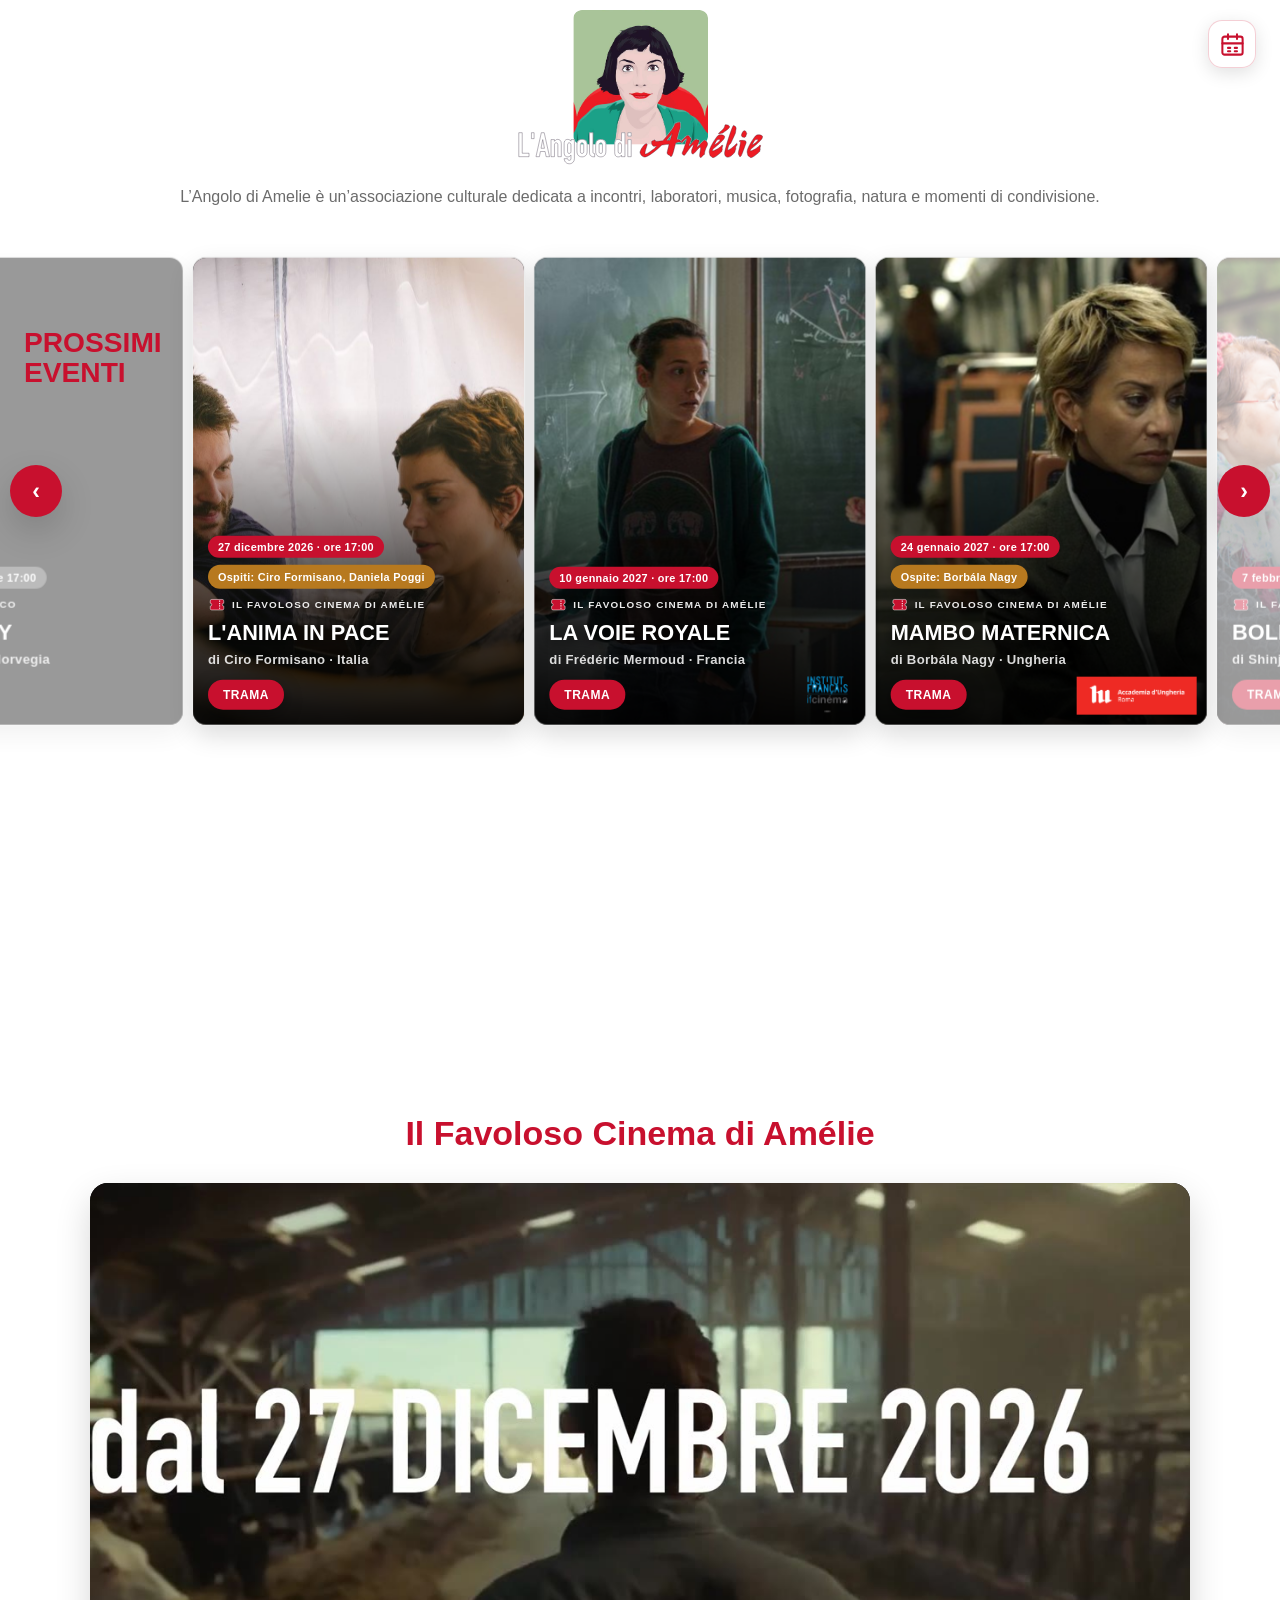
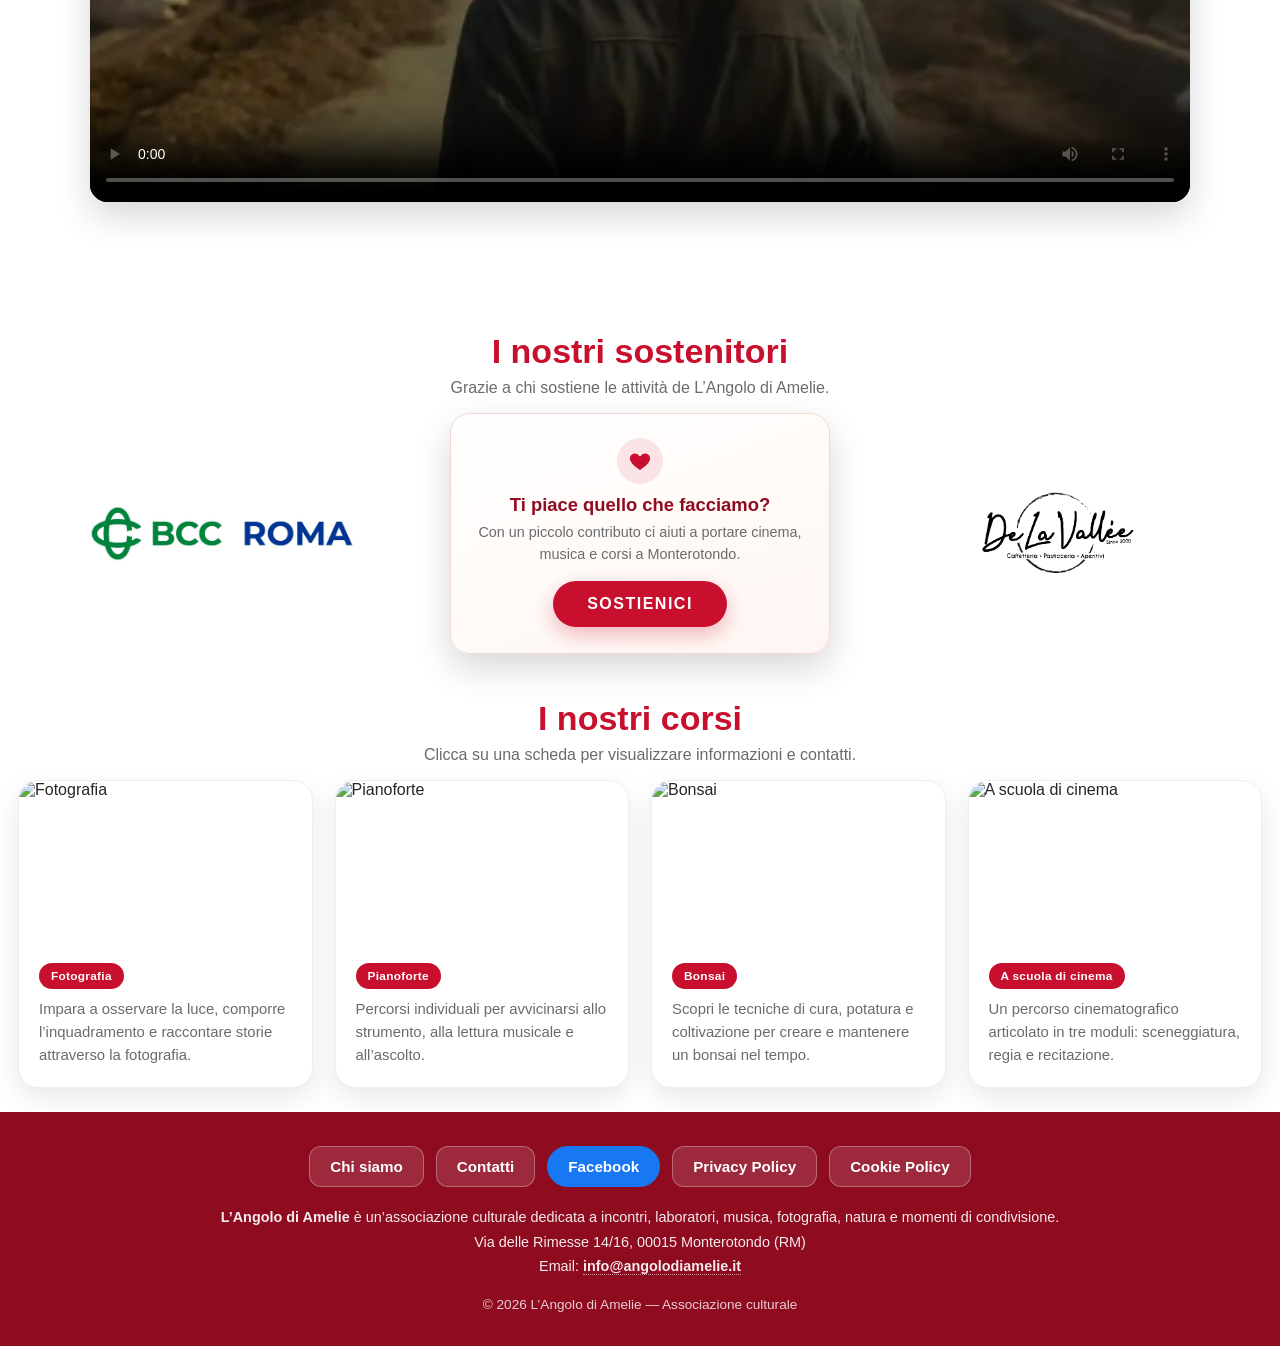
==== commit 075a9ca7: "Unisce le animazioni pubblicate su main con il logo vecchio in bianco e nero Co-Authored-By: Claude " ====
--- a/anteprima-smza67.html
+++ b/anteprima-smza67.html
@@ -22,8 +22,8 @@
 <link rel="icon" href="/favicon.ico" sizes="48x48">
 <link rel="icon" type="image/png" sizes="192x192" href="/favicon-192.png">
 <link rel="apple-touch-icon" href="L-angolo-di-Amelie_favicon.png">
-<link rel="stylesheet" href="comune.css?v=20261128a">
-<link rel="stylesheet" href="home.css?v=20261128a">
+<link rel="stylesheet" href="comune.css?v=20261128d">
+<link rel="stylesheet" href="home.css?v=20261128d">
 <script type="application/ld+json">
 {
   "@context": "https://schema.org",
@@ -97,10 +97,10 @@
   </div>
 </main>
 <footer></footer>
-<script src="eventi.js?v=20261128a"></script>
-<script src="comune.js?v=20261128a"></script>
-<script src="home.js?v=20261128a"></script>
-<script src="corsi.js?v=20261128a"></script>
-<script src="dona.js?v=20261128a"></script>
+<script src="eventi.js?v=20261128d"></script>
+<script src="comune.js?v=20261128d"></script>
+<script src="home.js?v=20261128d"></script>
+<script src="corsi.js?v=20261128d"></script>
+<script src="dona.js?v=20261128d"></script>
 </body>
 </html>
--- a/home.css
+++ b/home.css
@@ -1,11 +1,15 @@
 /* Stili della home page (index.html). Gli stili comuni sono in comune.css */
 body.card-aperta{overflow:hidden;}
-body.card-aperta .carousel-zone{touch-action:auto;perspective:none;filter:blur(8px);pointer-events:none;transition:filter .3s ease;}
-body.card-aperta header,body.card-aperta footer,body.card-aperta main > *:not(.carousel-zone){filter:blur(8px);pointer-events:none;transition:filter .3s ease;}
+body.card-aperta .carousel-zone{touch-action:auto;perspective:none;pointer-events:none;}
+body.card-aperta header,body.card-aperta footer,body.card-aperta main > *:not(.carousel-zone){pointer-events:none;}
+/* Sfondo della card aperta: un unico livello sfocato che sfuma (sfocare ogni sezione con filter era pesante, soprattutto su Safari) */
+.card-sfondo{position:fixed;inset:0;z-index:450;background:rgba(255,255,255,.12);-webkit-backdrop-filter:blur(8px);backdrop-filter:blur(8px);opacity:0;visibility:hidden;pointer-events:none;transition:opacity .18s ease,visibility 0s linear .18s;}
+body.card-aperta .card-sfondo{opacity:1;visibility:visible;pointer-events:auto;transition:opacity .25s ease,visibility 0s;}
 .intro-overlay{position:fixed;inset:0;z-index:999;background:var(--bianco);display:flex;align-items:center;justify-content:center;flex-direction:column;gap:18px;transition:opacity .8s ease, visibility .8s ease;}
 /* Presentazione (?presentazione): prima il vecchio logo, poi quello nuovo, poi il sito */
 .intro-overlay.presentazione{cursor:none;}
-.intro-overlay.presentazione .intro-logo{animation:none;opacity:0;transition:opacity .75s ease .45s;}
+/* il logo nuovo compare quando il vecchio è quasi arrivato (≈96% del percorso), così non si vedono due Amélie */
+.intro-overlay.presentazione .intro-logo{animation:none;opacity:0;transition:opacity .45s var(--ease-out) .7s;}
 .intro-overlay.presentazione.logo-nuovo .intro-logo{opacity:1;}
 .intro-logo-vecchio{position:fixed;display:block;transform-origin:0 0;opacity:0;pointer-events:none;
   transition:transform .9s cubic-bezier(.65,0,.35,1),opacity .6s ease;}
@@ -18,17 +22,25 @@
 /* (la fila davanti è nel codice dopo il logo, quindi viene disegnata sopra di esso) */
 .intro-overlay.logo-nuovo .intro-sala{opacity:0;}
 /* alla prima pressione: il vecchio logo scivola sopra l'illustrazione del logo nuovo e sfuma in esso */
-.intro-overlay.logo-nuovo .intro-logo-vecchio{opacity:0;transition:transform .9s cubic-bezier(.65,0,.35,1),opacity .7s ease .55s;}
-
-/* Chiusura dell'intro in due tempi: prima il logo si dissolve, poi lo sfondo bianco sfuma e svela il sito */
-.intro-overlay.hidden{opacity:0;visibility:hidden;pointer-events:none;transition:opacity .8s ease .45s, visibility 0s linear 1.25s;}
-.intro-overlay.hidden .intro-logo{animation:dissolvenzaLogo .7s ease forwards;}
+.intro-overlay.logo-nuovo .intro-logo-vecchio{opacity:0;transition:transform .9s cubic-bezier(.65,0,.35,1),opacity .4s ease .8s;}
+
+/* Chiusura dell'intro: il logo vola al posto di quello dell'header (home.js, chiudiIntro) mentre lo sfondo bianco sfuma.
+   Se il volo non è possibile (movimento ridotto, logo dell'header nascosto) il logo si dissolve. */
+.intro-overlay.hidden{background-color:transparent;visibility:hidden;pointer-events:none;transition:background-color .4s ease .1s, visibility 0s linear .6s;}
+.intro-overlay.hidden:not(.in-volo) .intro-logo{animation:dissolvenzaLogo .3s var(--ease-out) forwards;}
+/* Presentazione: stesso gesto, più lento e scenico */
+.intro-overlay.presentazione.hidden{transition:background-color .6s ease .2s, visibility 0s linear .9s;}
+.intro-overlay.presentazione.hidden:not(.in-volo) .intro-logo{animation:dissolvenzaLogo .7s ease forwards;}
 @keyframes dissolvenzaLogo{from{opacity:1;transform:scale(1)}to{opacity:0;transform:scale(1.06)}}
+@keyframes soloDissolvenza{to{opacity:0}}
+@keyframes soloComparsa{from{opacity:0}}
 @media(prefers-reduced-motion:reduce){
-  .intro-overlay.hidden .intro-logo{animation:none;opacity:0}
+  .intro-overlay.hidden:not(.in-volo) .intro-logo,.intro-overlay.presentazione.hidden:not(.in-volo) .intro-logo{animation:soloDissolvenza .3s ease forwards}
+  .intro-overlay.presentazione .intro-logo{transition:opacity .4s ease .4s}
+  .intro-logo{animation-name:soloComparsa}
   .intro-logo-vecchio,.intro-overlay.logo-nuovo .intro-logo-vecchio{transition:opacity .4s ease}
 }
-.intro-logo{width:min(86vw,640px);height:clamp(160px,34vh,380px);background-image:var(--logo-sito);background-size:contain;background-repeat:no-repeat;background-position:center;animation:comparsaLogo 1s ease both;}
+.intro-logo{width:min(86vw,640px);height:clamp(160px,34vh,380px);background-image:var(--logo-sito);background-size:contain;background-repeat:no-repeat;background-position:center;animation:comparsaLogo .6s var(--ease-out) both;}
 @keyframes comparsaLogo{from{opacity:0;transform:translateY(12px)}to{opacity:1;transform:translateY(0)}}
 .card h3,.page-title h2,.section-title h2,.course-card h3{font-family:var(--font-titoli);}
 small,p,span,a,button,.card-date,.card-ospiti,.card p,.place,.course-card p,.social-caption,.hint,.footer-links a{font-family:var(--font-dettagli);}
@@ -38,7 +50,7 @@
 .page-title p{margin:0;color:var(--grigio)}
 .carousel-zone{position:relative;height:clamp(520px, 78vh, 660px);display:flex;align-items:center;justify-content:center;perspective:1400px;overflow:hidden;touch-action:pan-y;}
 .track{position:relative;width:100%;height:100%;transform-style:preserve-3d}
-.card{position:absolute;left:50%;top:50%;width:var(--card-w);height:auto;background:#fff;color:var(--testo);border-radius:14px;box-shadow:var(--ombra);overflow:hidden;cursor:pointer;border:1px solid #eee;transition:transform .55s cubic-bezier(.22,.68,.32,1), opacity .45s, filter .45s, box-shadow .45s, width .45s;transform:translate(-50%,-50%);transform-style:preserve-3d;backface-visibility:hidden;-webkit-backface-visibility:hidden;will-change:transform, opacity;touch-action:pan-y;}
+.card{position:absolute;left:50%;top:50%;width:var(--card-w);height:auto;background:#fff;color:var(--testo);border-radius:14px;box-shadow:var(--ombra);overflow:hidden;cursor:pointer;border:1px solid #eee;transition:transform .38s cubic-bezier(.22,.68,.32,1), opacity .3s ease, filter .3s ease, box-shadow .3s ease;transform:translate(-50%,-50%);transform-style:preserve-3d;backface-visibility:hidden;-webkit-backface-visibility:hidden;will-change:transform, opacity;touch-action:pan-y;}
 .card-poster{position:relative;aspect-ratio:2 / 3;background:#000;overflow:hidden;transform:translateZ(0);backface-visibility:hidden;-webkit-backface-visibility:hidden;will-change:transform, opacity;}
 .card-poster img,.card-poster video{width:100%;height:100%;object-fit:cover;display:block;backface-visibility:hidden;-webkit-backface-visibility:hidden;transform:translateZ(0);}
 .card-video-poster,.card-video{position:absolute;inset:0;width:100%;height:100%;object-fit:cover;display:block;transition:opacity .45s ease;backface-visibility:hidden;-webkit-backface-visibility:hidden;transform:translateZ(0);}
@@ -59,13 +71,13 @@
 .card-ospiti.multi{border-radius:12px;line-height:1.25;}
 .card h3{margin:0;color:#fff;font-size:1.35rem;line-height:1.08;text-shadow:0 2px 12px rgba(0,0,0,.85);}
 .card .sottotitolo{margin:0;color:rgba(255,255,255,.85);font-size:.82rem;font-weight:700;letter-spacing:.3px;}
-.sinossi-btn{margin-top:6px;background:var(--rosso);color:#fff;border:0;padding:8px 15px;border-radius:999px;font-size:.75rem;font-weight:800;letter-spacing:.5px;text-transform:uppercase;cursor:pointer;box-shadow:0 6px 18px rgba(0,0,0,.35);}
+.sinossi-btn{margin-top:6px;background:var(--rosso);color:#fff;border:0;padding:8px 15px;border-radius:999px;font-size:.75rem;font-weight:800;letter-spacing:.5px;text-transform:uppercase;cursor:pointer;box-shadow:0 6px 18px rgba(0,0,0,.35);transition:transform 160ms var(--ease-out),background-color .2s ease;}
 .sinossi-btn:hover{background:var(--rosso-scuro);}
+.sinossi-btn:active{transform:scale(.97)}
 .card.past{filter:grayscale(1);opacity:.78}
 .card.past .card-date{background:#555}
 .card.past .card-ospiti{background:#777}
 .card.current{z-index:20;box-shadow:0 30px 70px rgba(0,0,0,.25)}
-.card.current h3{font-size:1.5rem}
 .card.hidden{opacity:0;pointer-events:none}
 .card-details{display:none;padding:clamp(14px,3vw,24px);background:#fff;color:var(--testo);}
 .card.expanded .card-details{display:block;}
@@ -80,24 +92,30 @@
 .card.expanded .card-details p.desc{font-size:clamp(1.05rem,2.8vw,1.4rem);line-height:1.7;}
 .card-close{display:none;position:fixed;top:14px;right:14px;z-index:501;width:40px;height:40px;border:0;border-radius:50%;background:var(--rosso);color:#fff;font-size:24px;font-weight:800;line-height:1;cursor:pointer;box-shadow:0 6px 18px rgba(0,0,0,.25);}
 .card-close:hover{background:var(--rosso-scuro);}
+.card-close{transition:transform 160ms var(--ease-out),background-color .2s ease;}
+.card-close:active{transform:scale(.95)}
 .card.expanded .card-close{display:block;}
 .card-details p.desc{margin:0;color:#444;font-size:clamp(.9rem,2vw,1rem);line-height:1.5;}
-.nav-arrow{position:absolute;top:50%;transform:translateY(-50%);z-index:40;width:52px;height:52px;border-radius:50%;border:0;cursor:pointer;background:var(--rosso);color:#fff;font-size:23px;font-weight:800;box-shadow:var(--ombra);transition:.2s}
+.nav-arrow{position:absolute;top:50%;transform:translateY(-50%);z-index:40;width:52px;height:52px;border-radius:50%;border:0;cursor:pointer;background:var(--rosso);color:#fff;font-size:23px;font-weight:800;box-shadow:var(--ombra);transition:transform 160ms var(--ease-out),background-color .2s ease,opacity .2s ease}
 .nav-arrow:hover{background:var(--rosso-scuro)}
+.nav-arrow:active:not(:disabled){transform:translateY(-50%) scale(.95)}
 .nav-arrow.prev{left:10px}
 .nav-arrow.next{right:10px}
 .nav-arrow:disabled{opacity:.28;cursor:not-allowed}
 .hint{text-align:center;color:var(--grigio);font-size:.9rem;margin-top:12px}
 .programma-btn-wrap{text-align:center;margin-top:26px;}
-.programma-btn{display:inline-block;background:var(--rosso);color:#fff;padding:14px 28px;border-radius:999px;font-weight:800;letter-spacing:.5px;text-transform:uppercase;box-shadow:0 10px 26px rgba(0,0,0,.18);transition:.2s;}
-.programma-btn:hover{background:var(--rosso-scuro);transform:translateY(-2px);}
+.programma-btn{display:inline-block;background:var(--rosso);color:#fff;padding:14px 28px;border-radius:999px;font-weight:800;letter-spacing:.5px;text-transform:uppercase;box-shadow:0 10px 26px rgba(0,0,0,.18);transition:transform 160ms var(--ease-out),background-color .2s ease;}
+.programma-btn:hover{background:var(--rosso-scuro);}
+@media(hover:hover) and (pointer:fine){.programma-btn:hover{transform:translateY(-2px)}}
+.programma-btn:active{transform:scale(.97)}
 .corsi{margin-top:80px}
 .section-title{text-align:center;margin-bottom:24px}
 .section-title h2{color:var(--rosso);margin:0 0 8px;font-size:clamp(24px,3.5vw,34px)}
 .section-title p{margin:0;color:var(--grigio)}
 .course-grid{display:grid;grid-template-columns:repeat(auto-fit,minmax(270px,1fr));gap:22px;}
-.course-card{background:#fff;border:1px solid #eee;border-radius:20px;overflow:hidden;box-shadow:0 10px 28px rgba(0,0,0,.09);transition:transform .25s, box-shadow .25s;cursor:pointer;}
-.course-card:hover{transform:translateY(-5px);box-shadow:var(--ombra)}
+.course-card{background:#fff;border:1px solid #eee;border-radius:20px;overflow:hidden;box-shadow:0 10px 28px rgba(0,0,0,.09);transition:transform .2s var(--ease-out), box-shadow .2s ease;cursor:pointer;}
+@media(hover:hover) and (pointer:fine){.course-card:hover{transform:translateY(-5px);box-shadow:var(--ombra)}}
+.course-card:active{transform:scale(.98)}
 .course-card img{width:100%;height:200px;object-fit:cover;display:block}
 .course-body{padding:20px;display:grid;gap:9px}
 .course-tag{width:max-content;background:var(--rosso);color:#fff;padding:6px 12px;border-radius:999px;font-size:.74rem;font-weight:800;letter-spacing:.3px;}
@@ -119,13 +137,15 @@
 .course-info-row a{color:var(--rosso);font-weight:700;}
 .course-info-close{position:absolute;top:12px;right:12px;width:38px;height:38px;border:0;border-radius:50%;background:var(--rosso);color:#fff;font-size:22px;font-weight:800;cursor:pointer;}
 .course-info-close:hover{background:var(--rosso-scuro)}
+.course-info-close{transition:transform 160ms var(--ease-out),background-color .2s ease;}
+.course-info-close:active{transform:scale(.95)}
 @media(max-width:760px){
   /* Card centrale quasi a tutto schermo; resta abbastanza bassa da stare nello schermo anche sui telefoni corti */
   :root{--card-w:min(80vw, 380px, calc((100vh - 250px) / 1.5));--card-w:min(80vw, 380px, calc((100svh - 250px) / 1.5));}
   .carousel-zone{height:calc(var(--card-w) * 1.5 + 36px);margin-left:-18px;margin-right:-18px;}
   .card-info{padding:13px 12px 12px}
-  .card h3{font-size:1.12rem}
-  .card.current h3{font-size:1.25rem}
+  /* Stessa dimensione per tutte: la card centrale è già più grande grazie alla scala, il testo non deve saltare */
+  .card h3{font-size:1.25rem}
   /* Frecce piccole: servono solo a indicare che si può scorrere */
   .nav-arrow{width:30px;height:30px;font-size:15px;line-height:1;padding:0;opacity:.85;box-shadow:0 4px 12px rgba(0,0,0,.2)}
   .nav-arrow.prev{left:6px}
@@ -139,20 +159,20 @@
 @media(min-width:761px){
  .carousel-zone{perspective:none;width:100vw;max-width:none;margin-left:calc(50% - 50vw);margin-right:calc(50% - 50vw);--desktop-card-w:230px;--desktop-card-h:322px;--desktop-start:210px;--desktop-peek:64px;height:calc(var(--desktop-card-h) + 100px);isolation:isolate;}
  .track{transform-style:flat}
- .carousel-label{display:block;position:absolute;left:24px;top:calc(50px + var(--desktop-card-h) * .2133);transform:translateY(-50%);width:calc(var(--desktop-start) - 36px);margin:0;z-index:50;color:var(--rosso);font-size:clamp(24px,2.2vw,36px);font-weight:800;line-height:1.08;text-transform:uppercase;transition:color .2s;}
+ .carousel-label{display:block;position:absolute;left:24px;top:calc(50px + var(--desktop-card-h) * .2133);transform:translateY(-50%);width:calc(var(--desktop-start) - 36px);margin:0;z-index:50;color:var(--rosso);font-size:clamp(24px,2.2vw,36px);font-weight:800;line-height:1.08;text-transform:uppercase;transition:color .3s var(--ease-in-out);}
  .carousel-label.su-scuro{color:#fff}
  .carousel-label button{font:inherit;text-transform:inherit;color:inherit;text-align:left;background:transparent;border:0;padding:0;cursor:pointer;line-height:inherit;}
  .carousel-label button:focus-visible{outline:2px solid currentColor;outline-offset:6px;border-radius:3px;}
  /* Card di bordo semitrasparenti (prima erano sfocate con backdrop-filter, che andava ricalcolato
     a ogni fotogramma mentre le card scorrevano e rendeva lo scorrimento a scatti) */
- .carousel-zone .card:not(.expanded){width:var(--desktop-card-w);transform-style:flat;--hover-scale:1;box-shadow:0 10px 26px rgba(0,0,0,.14);transition:transform .35s ease,opacity .3s,filter .3s,box-shadow .25s,visibility 0s;}
+ .carousel-zone .card:not(.expanded){width:var(--desktop-card-w);transform-style:flat;--hover-scale:1;box-shadow:0 10px 26px rgba(0,0,0,.14);transition:transform .3s var(--ease-in-out),opacity .3s ease,filter .3s ease,box-shadow .25s ease,visibility 0s;}
  .carousel-zone .card:not(.expanded) .card-poster{aspect-ratio:auto;height:var(--desktop-card-h);}
- .carousel-zone .card:not(.expanded):not(.edge-preview):hover{--hover-scale:var(--desktop-hover-scale,1.025);z-index:30;box-shadow:0 12px 25px rgba(0,0,0,.22);}
+ @media(hover:hover) and (pointer:fine){.carousel-zone .card:not(.expanded):not(.edge-preview):hover{--hover-scale:var(--desktop-hover-scale,1.025);z-index:30;box-shadow:0 12px 25px rgba(0,0,0,.22);}}
  .carousel-zone .card:not(.expanded) h3,.carousel-zone .card.current:not(.expanded) h3{font-size:clamp(1rem,1.7vw,1.5rem)}
  .carousel-zone.dragging .card:not(.expanded){transition:none;--hover-scale:1;cursor:grabbing}
  .carousel-zone img{user-select:none;-webkit-user-drag:none}
  /* La card che esce scivola via e sfuma, e diventa invisibile solo a fine animazione */
- .carousel-zone .card.hidden{visibility:hidden;pointer-events:none;transition:transform .35s ease,opacity .3s,filter .3s,box-shadow .25s,visibility 0s .35s}
+ .carousel-zone .card.hidden{visibility:hidden;pointer-events:none;transition:transform .3s var(--ease-in-out),opacity .3s ease,filter .3s ease,box-shadow .25s ease,visibility 0s .3s}
  .carousel-zone .card.edge-preview{pointer-events:none;cursor:default;--hover-scale:1;opacity:.4;}
  /* Desktop: poster, immagine e sfumatura non hanno bisogno di un livello grafico proprio (servono
     solo nel carosello 3D del mobile). Ogni card resta un'unica lastra che si sposta: molta meno
@@ -199,10 +219,14 @@
 @media(min-width:761px){
   html{scroll-snap-type:y proximity}
   main{padding-bottom:0}
-  .carousel-label button{position:relative;display:inline-block;transform-origin:left center;transition:transform .22s ease,filter .22s ease}
-  .carousel-label button::after{content:"";position:absolute;left:0;right:0;bottom:-7px;height:2px;background:currentColor;transform:scaleX(0);transform-origin:left center;transition:transform .22s ease;pointer-events:none}
-  .carousel-label button:hover,.carousel-label button:focus-visible{transform:translateX(4px) scale(1.035);filter:drop-shadow(0 2px 5px rgba(0,0,0,.18))}
-  .carousel-label button:hover::after,.carousel-label button:focus-visible::after{transform:scaleX(1)}
+  .carousel-label button{position:relative;display:inline-block;transform-origin:left center;transition:transform .2s var(--ease-out),filter .2s ease}
+  .carousel-label button::after{content:"";position:absolute;left:0;right:0;bottom:-7px;height:2px;background:currentColor;transform:scaleX(0);transform-origin:left center;transition:transform .2s var(--ease-out);pointer-events:none}
+  .carousel-label button:focus-visible{transform:translateX(4px) scale(1.035);filter:drop-shadow(0 2px 5px rgba(0,0,0,.18))}
+  .carousel-label button:focus-visible::after{transform:scaleX(1)}
+  @media(hover:hover) and (pointer:fine){
+    .carousel-label button:hover{transform:translateX(4px) scale(1.035);filter:drop-shadow(0 2px 5px rgba(0,0,0,.18))}
+    .carousel-label button:hover::after{transform:scaleX(1)}
+  }
   .carousel-label button:active{transform:translateX(2px) scale(.99)}
   .home-panel{scroll-snap-align:start;scroll-margin-top:24px;min-height:calc(100svh - 48px);margin-top:0;padding-top:32px;padding-bottom:48px}
   .home-events{display:block;padding-top:0;scroll-margin-top:calc(clamp(160px,12vw,200px) + 28px)}
@@ -222,6 +246,9 @@
 @media(prefers-reduced-motion:reduce){
   .carousel-label button,.carousel-label button::after{transition:none}
   .carousel-label button:hover,.carousel-label button:focus-visible,.carousel-label button:active{transform:none}
+  .card,.carousel-zone .card:not(.expanded){transition:opacity .2s ease,visibility 0s}
+  .carousel-zone .card.hidden{transition:opacity .2s ease,visibility 0s .2s}
+  .programma-btn:hover,.course-card:hover{transform:none}
 }
 
 /* Rassegna sulle card del carosello (fondo scuro) */
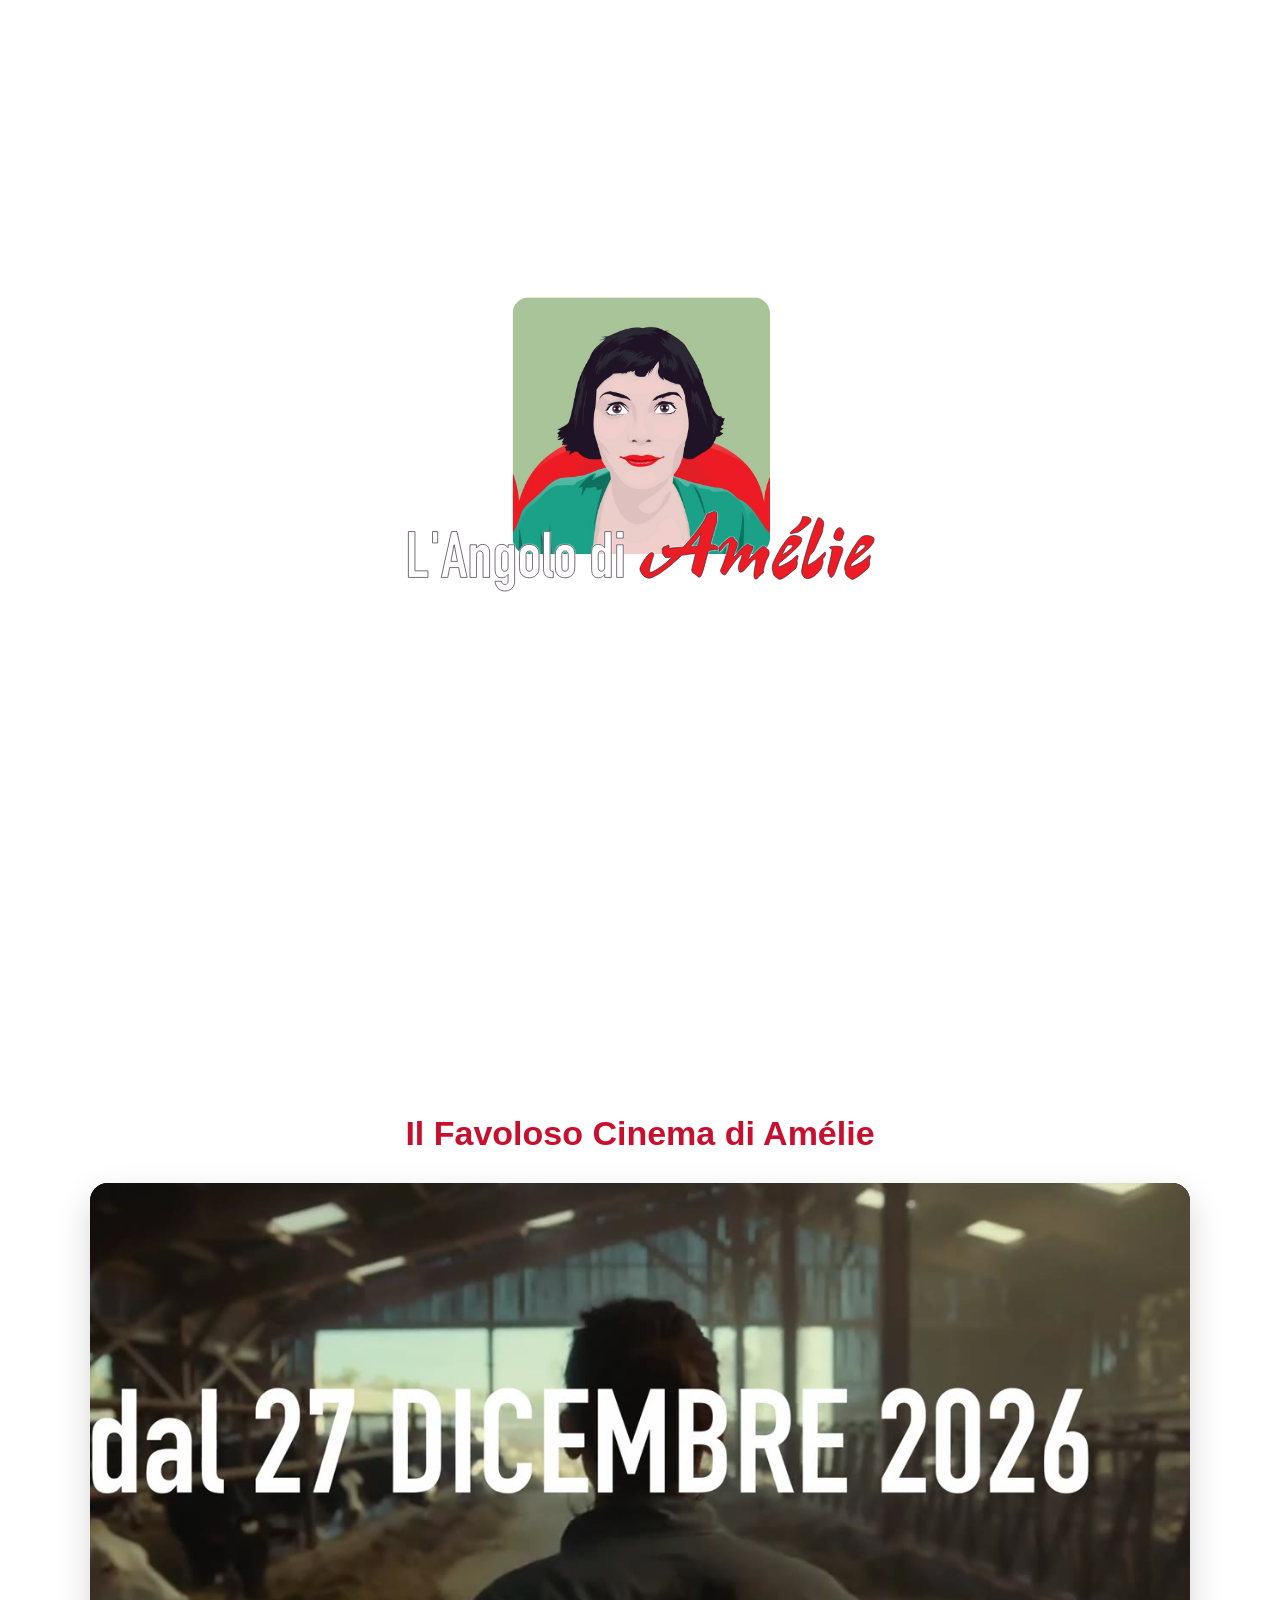
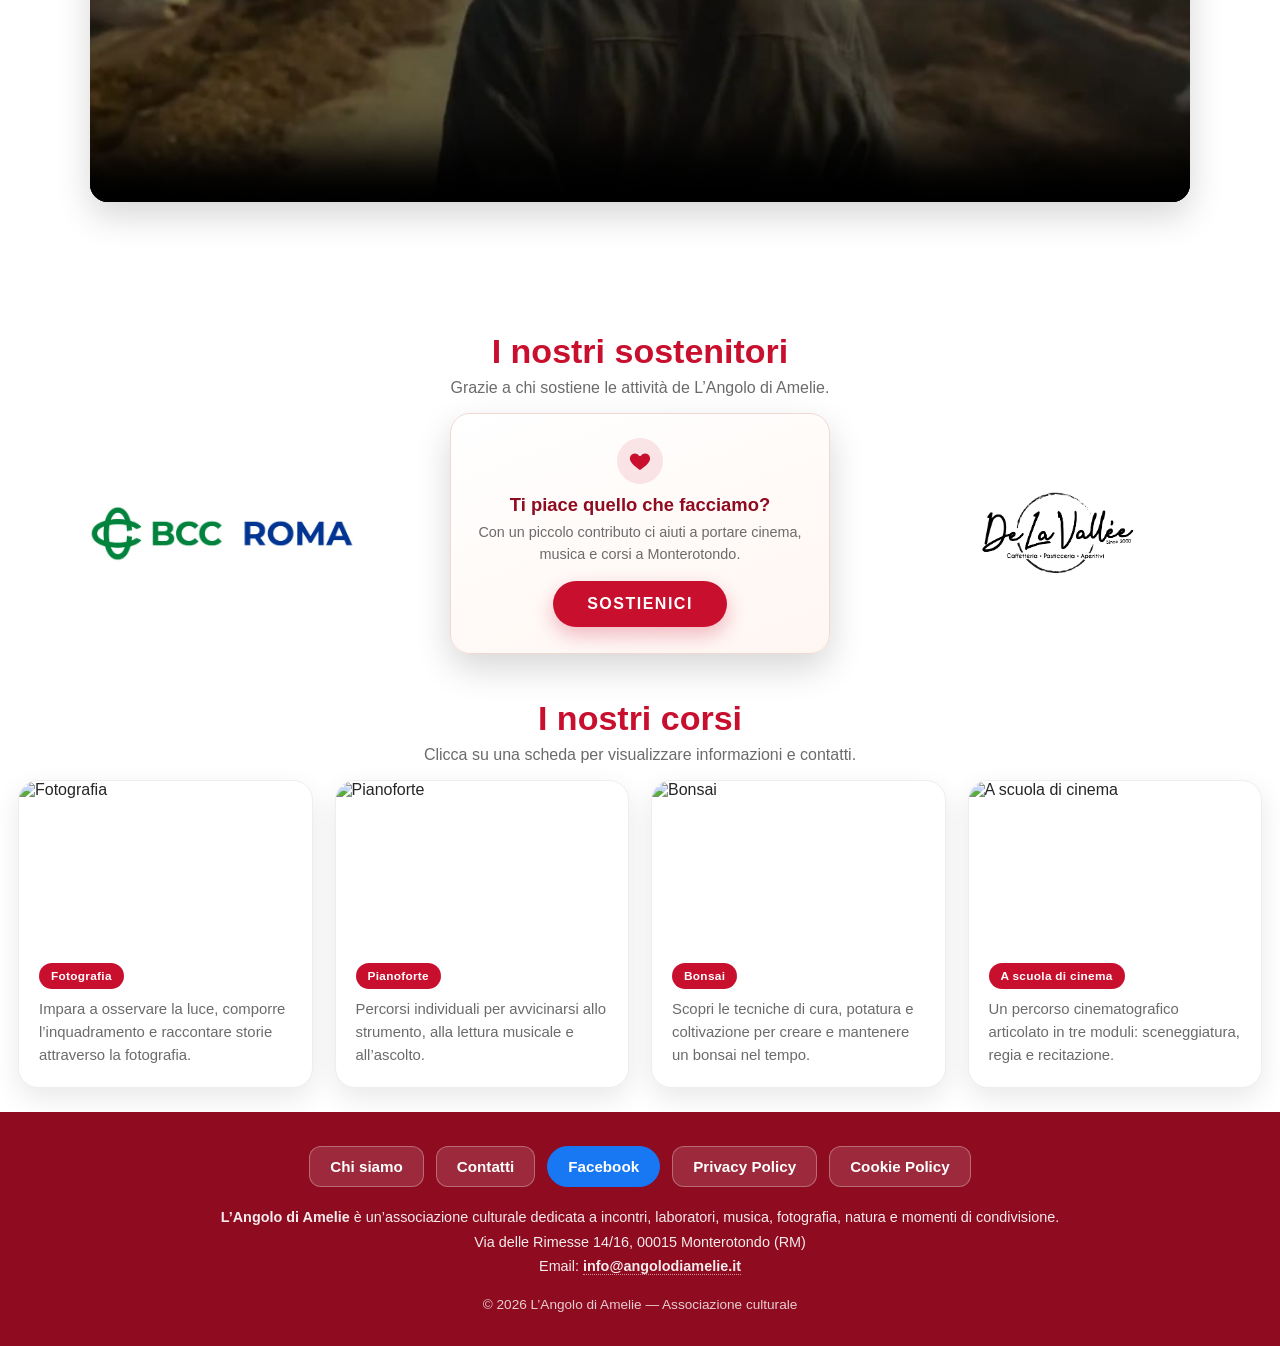
==== commit 4531a502: "Numero di versione sulle icone del sito per forzarne l'aggiornamento nei browser Co-Authored-By: Cla" ====
--- a/anteprima-smza67.html
+++ b/anteprima-smza67.html
@@ -19,9 +19,9 @@
 <meta property="og:image:width" content="1200">
 <meta property="og:image:height" content="630">
 <meta property="og:image:alt" content="Logo L’Angolo di Amelie su fondo bianco">
-<link rel="icon" href="/favicon.ico" sizes="48x48">
-<link rel="icon" type="image/png" sizes="192x192" href="/favicon-192.png">
-<link rel="apple-touch-icon" href="L-angolo-di-Amelie_favicon.png">
+<link rel="icon" href="/favicon.ico?v=2" sizes="48x48">
+<link rel="icon" type="image/png" sizes="192x192" href="/favicon-192.png?v=2">
+<link rel="apple-touch-icon" href="L-angolo-di-Amelie_favicon.png?v=2">
 <link rel="stylesheet" href="comune.css?v=20261128d">
 <link rel="stylesheet" href="home.css?v=20261128d">
 <script type="application/ld+json">
